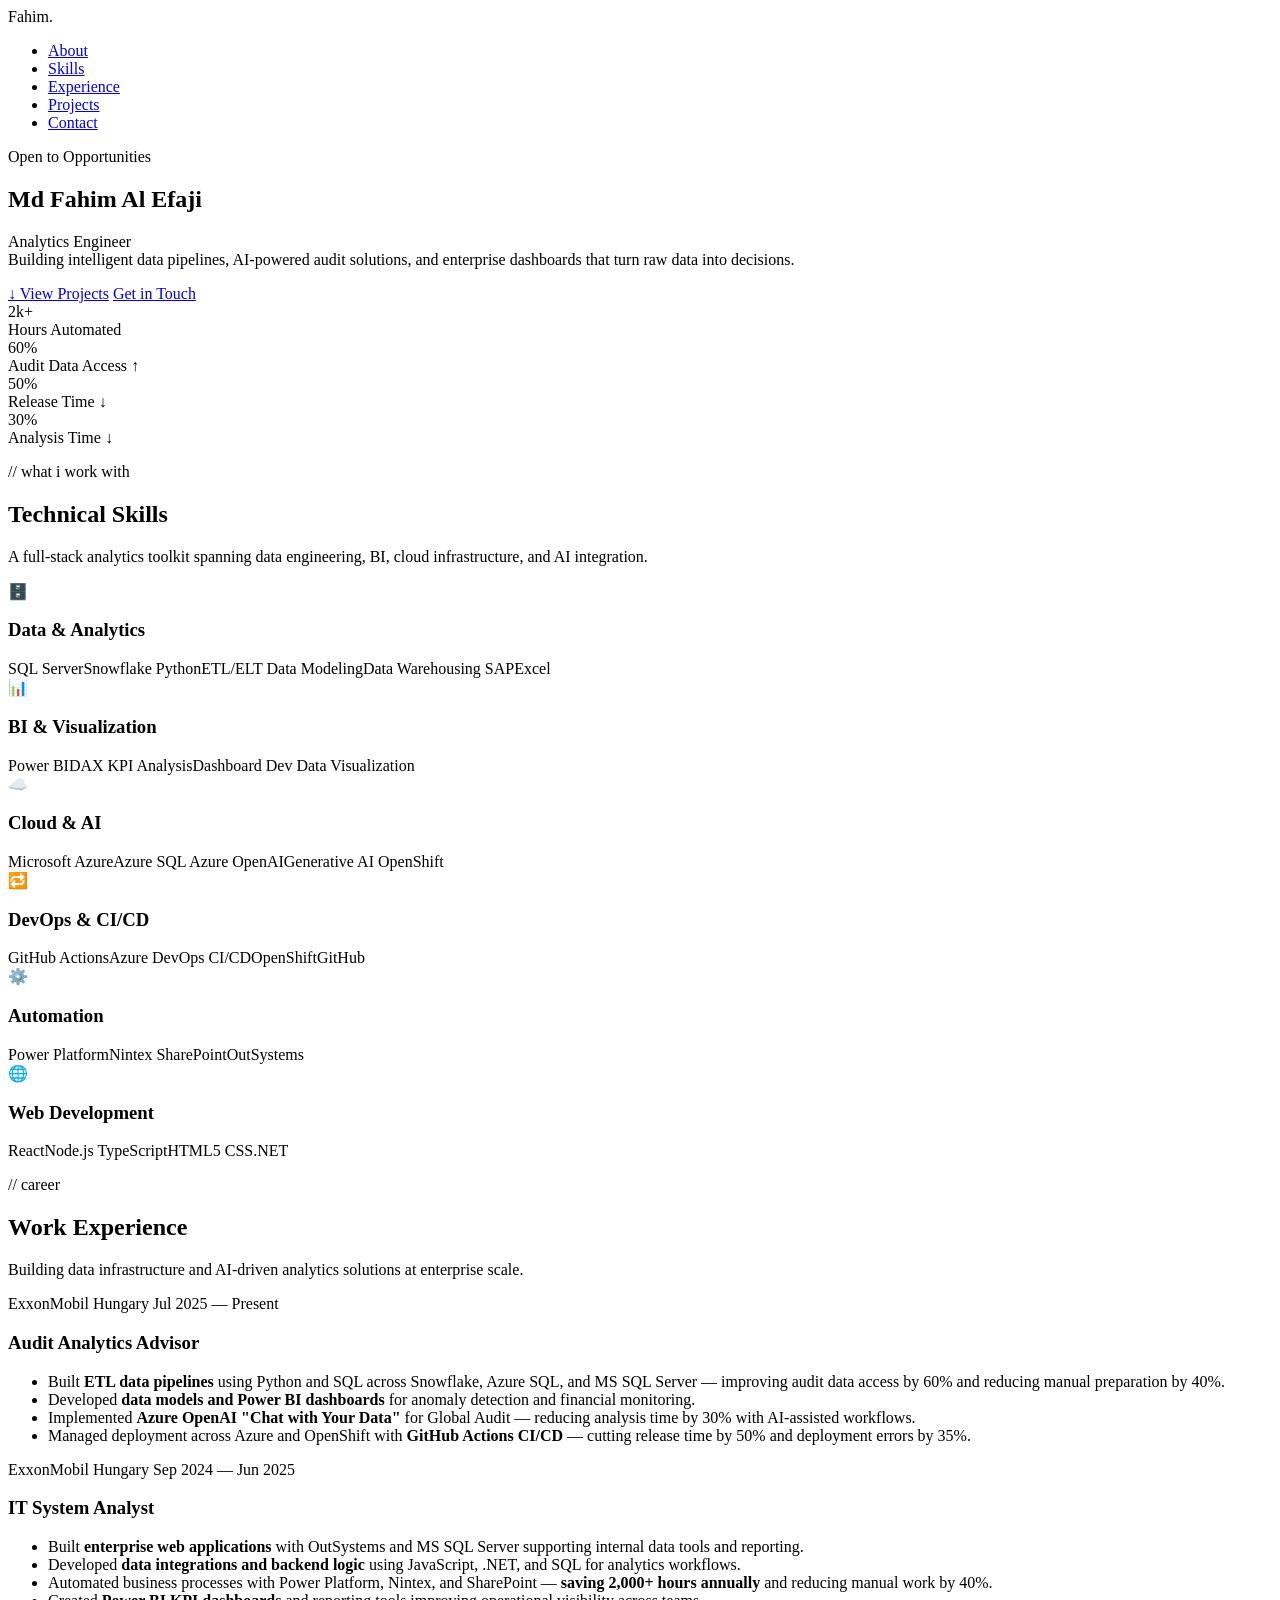
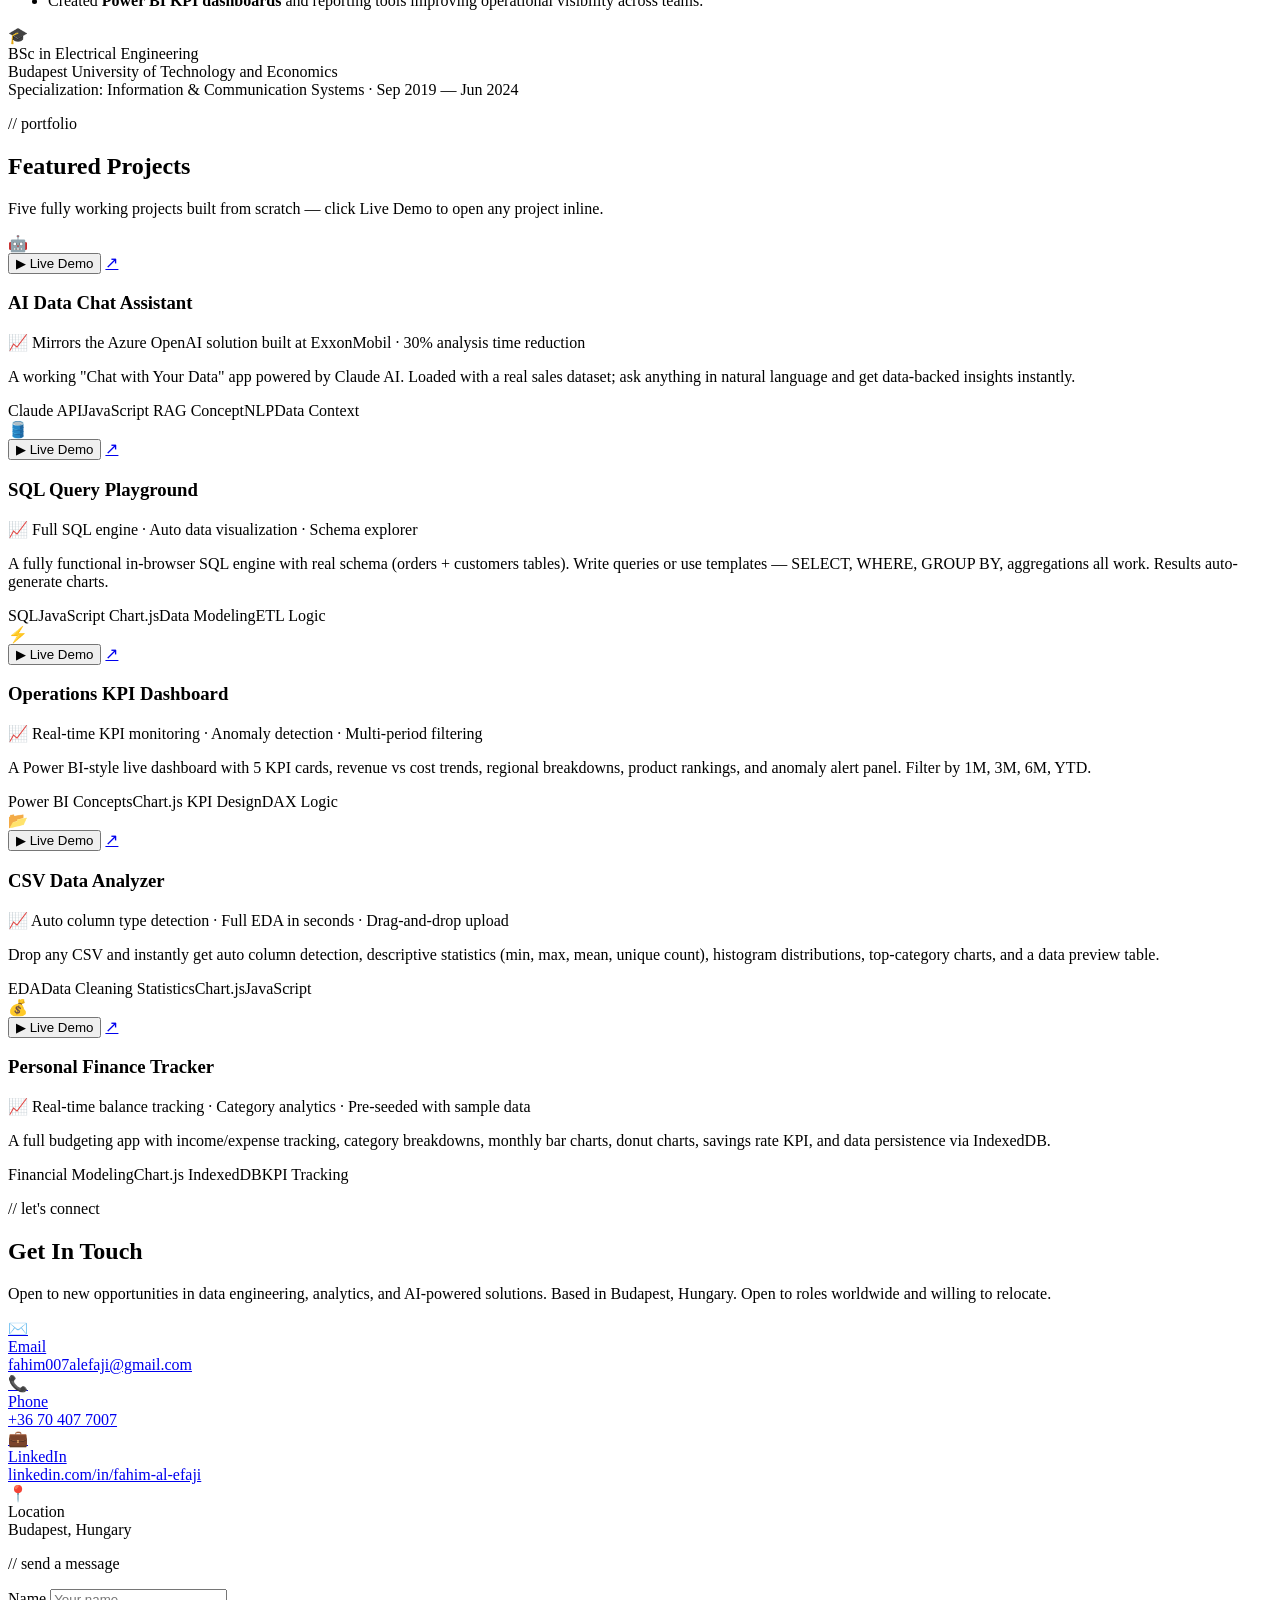
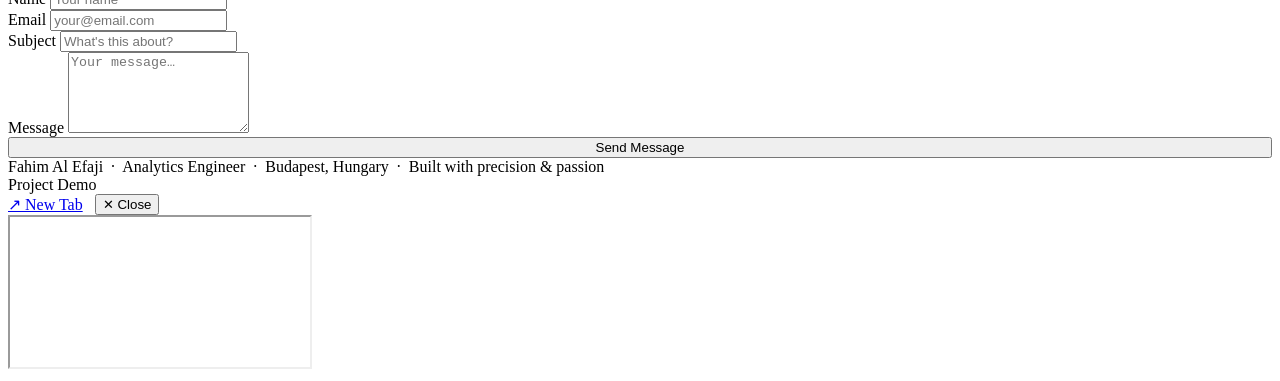
==== index.html @ 3bafa687 "Add files via upload" ====
<!DOCTYPE html>
<html lang="en">
<head>
  <meta charset="UTF-8" />
  <meta name="viewport" content="width=device-width, initial-scale=1.0" />
  <title>Fahim Al Efaji — Analytics Engineer</title>
  <meta name="description" content="Analytics Engineer at ExxonMobil Hungary — building intelligent data pipelines, AI-powered audit solutions, and enterprise dashboards." />
  <meta property="og:title" content="Fahim Al Efaji — Analytics Engineer" />
  <meta property="og:description" content="Building intelligent data pipelines and AI-powered solutions." />
  <link rel="stylesheet" href="css/style.css" />
</head>
<body>

<!-- ╔══════════════════════════════════════════╗ -->
<!-- ║               NAVBAR                    ║ -->
<!-- ╚══════════════════════════════════════════╝ -->
<nav id="navbar">
  <span class="nav-logo">Fahim.</span>
  <ul class="nav-links">
    <li><a href="#about">About</a></li>
    <li><a href="#skills">Skills</a></li>
    <li><a href="#experience">Experience</a></li>
    <li><a href="#projects">Projects</a></li>
    <li><a href="#contact">Contact</a></li>
  </ul>
</nav>

<!-- ╔══════════════════════════════════════════╗ -->
<!-- ║                HERO                     ║ -->
<!-- ╚══════════════════════════════════════════╝ -->
<section id="about">
  <div class="hero-bg"></div>
  <div class="hero-grid"></div>
  <div class="container hero-content">
    <div class="hero-badge"><span class="badge-dot"></span>Open to Opportunities</div>
    <h1 class="hero-title">
      <span class="line">Md Fahim</span>
      <span class="line highlight">Al Efaji</span>
    </h1>
    <p class="hero-sub">
      <span id="typed-role">Analytics Engineer</span><br>
      Building intelligent data pipelines, AI-powered audit solutions, and enterprise dashboards that turn raw data into decisions.
    </p>
    <div class="hero-ctas">
      <a href="#projects" class="btn btn-primary">↓ View Projects</a>
      <a href="#contact" class="btn btn-outline">Get in Touch</a>
    </div>
    <div class="hero-stats">
      <div class="stat"><div class="stat-num">2k+</div><div class="stat-label">Hours Automated</div></div>
      <div class="stat"><div class="stat-num">60%</div><div class="stat-label">Audit Data Access ↑</div></div>
      <div class="stat"><div class="stat-num">50%</div><div class="stat-label">Release Time ↓</div></div>
      <div class="stat"><div class="stat-num">30%</div><div class="stat-label">Analysis Time ↓</div></div>
    </div>
  </div>
</section>

<!-- ╔══════════════════════════════════════════╗ -->
<!-- ║               SKILLS                    ║ -->
<!-- ╚══════════════════════════════════════════╝ -->
<section id="skills">
  <div class="container">
    <div class="section-header fade-up">
      <p class="section-tag">// what i work with</p>
      <h2>Technical Skills</h2>
      <p>A full-stack analytics toolkit spanning data engineering, BI, cloud infrastructure, and AI integration.</p>
    </div>
    <div class="skills-grid">
      <div class="skill-card fade-up">
        <div class="skill-icon">🗄️</div>
        <h3>Data &amp; Analytics</h3>
        <div class="skill-tags">
          <span class="tag">SQL Server</span><span class="tag">Snowflake</span>
          <span class="tag">Python</span><span class="tag">ETL/ELT</span>
          <span class="tag">Data Modeling</span><span class="tag">Data Warehousing</span>
          <span class="tag">SAP</span><span class="tag">Excel</span>
        </div>
      </div>
      <div class="skill-card fade-up">
        <div class="skill-icon">📊</div>
        <h3>BI &amp; Visualization</h3>
        <div class="skill-tags">
          <span class="tag warn">Power BI</span><span class="tag warn">DAX</span>
          <span class="tag warn">KPI Analysis</span><span class="tag warn">Dashboard Dev</span>
          <span class="tag warn">Data Visualization</span>
        </div>
      </div>
      <div class="skill-card fade-up">
        <div class="skill-icon">☁️</div>
        <h3>Cloud &amp; AI</h3>
        <div class="skill-tags">
          <span class="tag purple">Microsoft Azure</span><span class="tag purple">Azure SQL</span>
          <span class="tag purple">Azure OpenAI</span><span class="tag purple">Generative AI</span>
          <span class="tag purple">OpenShift</span>
        </div>
      </div>
      <div class="skill-card fade-up">
        <div class="skill-icon">🔁</div>
        <h3>DevOps &amp; CI/CD</h3>
        <div class="skill-tags">
          <span class="tag">GitHub Actions</span><span class="tag">Azure DevOps</span>
          <span class="tag">CI/CD</span><span class="tag">OpenShift</span><span class="tag">GitHub</span>
        </div>
      </div>
      <div class="skill-card fade-up">
        <div class="skill-icon">⚙️</div>
        <h3>Automation</h3>
        <div class="skill-tags">
          <span class="tag warn">Power Platform</span><span class="tag warn">Nintex</span>
          <span class="tag warn">SharePoint</span><span class="tag warn">OutSystems</span>
        </div>
      </div>
      <div class="skill-card fade-up">
        <div class="skill-icon">🌐</div>
        <h3>Web Development</h3>
        <div class="skill-tags">
          <span class="tag purple">React</span><span class="tag purple">Node.js</span>
          <span class="tag purple">TypeScript</span><span class="tag purple">HTML5</span>
          <span class="tag purple">CSS</span><span class="tag purple">.NET</span>
        </div>
      </div>
    </div>
  </div>
</section>

<!-- ╔══════════════════════════════════════════╗ -->
<!-- ║             EXPERIENCE                  ║ -->
<!-- ╚══════════════════════════════════════════╝ -->
<section id="experience">
  <div class="container">
    <div class="section-header fade-up">
      <p class="section-tag">// career</p>
      <h2>Work Experience</h2>
      <p>Building data infrastructure and AI-driven analytics solutions at enterprise scale.</p>
    </div>

    <div class="timeline">
      <div class="timeline-item fade-up">
        <div class="timeline-dot"></div>
        <div class="timeline-meta">
          <span class="timeline-company">ExxonMobil Hungary</span>
          <span class="timeline-date">Jul 2025 — Present</span>
        </div>
        <h3>Audit Analytics Advisor</h3>
        <ul class="timeline-list">
          <li>Built <strong>ETL data pipelines</strong> using Python and SQL across Snowflake, Azure SQL, and MS SQL Server — improving audit data access by 60% and reducing manual preparation by 40%.</li>
          <li>Developed <strong>data models and Power BI dashboards</strong> for anomaly detection and financial monitoring.</li>
          <li>Implemented <strong>Azure OpenAI "Chat with Your Data"</strong> for Global Audit — reducing analysis time by 30% with AI-assisted workflows.</li>
          <li>Managed deployment across Azure and OpenShift with <strong>GitHub Actions CI/CD</strong> — cutting release time by 50% and deployment errors by 35%.</li>
        </ul>
      </div>

      <div class="timeline-item fade-up">
        <div class="timeline-dot"></div>
        <div class="timeline-meta">
          <span class="timeline-company">ExxonMobil Hungary</span>
          <span class="timeline-date">Sep 2024 — Jun 2025</span>
        </div>
        <h3>IT System Analyst</h3>
        <ul class="timeline-list">
          <li>Built <strong>enterprise web applications</strong> with OutSystems and MS SQL Server supporting internal data tools and reporting.</li>
          <li>Developed <strong>data integrations and backend logic</strong> using JavaScript, .NET, and SQL for analytics workflows.</li>
          <li>Automated business processes with Power Platform, Nintex, and SharePoint — <strong>saving 2,000+ hours annually</strong> and reducing manual work by 40%.</li>
          <li>Created <strong>Power BI KPI dashboards</strong> and reporting tools improving operational visibility across teams.</li>
        </ul>
      </div>
    </div>

    <div class="edu-card fade-up">
      <div class="edu-icon">🎓</div>
      <div class="edu-body">
        <div class="deg">BSc in Electrical Engineering</div>
        <div class="uni">Budapest University of Technology and Economics</div>
        <div class="period">Specialization: Information &amp; Communication Systems · Sep 2019 — Jun 2024</div>
      </div>
    </div>
  </div>
</section>

<!-- ╔══════════════════════════════════════════╗ -->
<!-- ║              PROJECTS                   ║ -->
<!-- ╚══════════════════════════════════════════╝ -->
<section id="projects">
  <div class="container">
    <div class="section-header fade-up">
      <p class="section-tag">// portfolio</p>
      <h2>Featured Projects</h2>
      <p>Five fully working projects built from scratch — click Live Demo to open any project inline.</p>
    </div>
    <div class="projects-grid">

      <!-- Project 1: AI Data Chat -->
      <div class="project-card fade-up">
        <div class="project-header">
          <span class="project-icon">🤖</span>
          <div class="project-links">
            <button class="project-link primary" onclick="openDemo('projects/ai-assistant.html', 'AI Data Chat Assistant')">▶ Live Demo</button>
            <a class="project-link" href="projects/ai-assistant.html" target="_blank">↗</a>
          </div>
        </div>
        <div class="project-body">
          <h3>AI Data Chat Assistant</h3>
          <div class="project-metric">📈 Mirrors the Azure OpenAI solution built at ExxonMobil · 30% analysis time reduction</div>
          <p>A working "Chat with Your Data" app powered by Claude AI. Loaded with a real sales dataset; ask anything in natural language and get data-backed insights instantly.</p>
          <div class="project-tags">
            <span class="tag">Claude API</span><span class="tag">JavaScript</span>
            <span class="tag">RAG Concept</span><span class="tag">NLP</span><span class="tag">Data Context</span>
          </div>
        </div>
      </div>

      <!-- Project 2: SQL Playground -->
      <div class="project-card fade-up">
        <div class="project-header">
          <span class="project-icon">🛢️</span>
          <div class="project-links">
            <button class="project-link primary" onclick="openDemo('projects/sql-playground.html', 'SQL Query Playground')">▶ Live Demo</button>
            <a class="project-link" href="projects/sql-playground.html" target="_blank">↗</a>
          </div>
        </div>
        <div class="project-body">
          <h3>SQL Query Playground</h3>
          <div class="project-metric">📈 Full SQL engine · Auto data visualization · Schema explorer</div>
          <p>A fully functional in-browser SQL engine with real schema (orders + customers tables). Write queries or use templates — SELECT, WHERE, GROUP BY, aggregations all work. Results auto-generate charts.</p>
          <div class="project-tags">
            <span class="tag">SQL</span><span class="tag">JavaScript</span>
            <span class="tag">Chart.js</span><span class="tag">Data Modeling</span><span class="tag">ETL Logic</span>
          </div>
        </div>
      </div>

      <!-- Project 3: KPI Dashboard -->
      <div class="project-card fade-up">
        <div class="project-header">
          <span class="project-icon">⚡</span>
          <div class="project-links">
            <button class="project-link primary" onclick="openDemo('projects/kpi-dashboard.html', 'Operations KPI Dashboard')">▶ Live Demo</button>
            <a class="project-link" href="projects/kpi-dashboard.html" target="_blank">↗</a>
          </div>
        </div>
        <div class="project-body">
          <h3>Operations KPI Dashboard</h3>
          <div class="project-metric">📈 Real-time KPI monitoring · Anomaly detection · Multi-period filtering</div>
          <p>A Power BI-style live dashboard with 5 KPI cards, revenue vs cost trends, regional breakdowns, product rankings, and anomaly alert panel. Filter by 1M, 3M, 6M, YTD.</p>
          <div class="project-tags">
            <span class="tag warn">Power BI Concepts</span><span class="tag warn">Chart.js</span>
            <span class="tag warn">KPI Design</span><span class="tag warn">DAX Logic</span>
          </div>
        </div>
      </div>

      <!-- Project 4: CSV Analyzer -->
      <div class="project-card fade-up">
        <div class="project-header">
          <span class="project-icon">📂</span>
          <div class="project-links">
            <button class="project-link primary" onclick="openDemo('projects/csv-analyzer.html', 'CSV Data Analyzer')">▶ Live Demo</button>
            <a class="project-link" href="projects/csv-analyzer.html" target="_blank">↗</a>
          </div>
        </div>
        <div class="project-body">
          <h3>CSV Data Analyzer</h3>
          <div class="project-metric">📈 Auto column type detection · Full EDA in seconds · Drag-and-drop upload</div>
          <p>Drop any CSV and instantly get auto column detection, descriptive statistics (min, max, mean, unique count), histogram distributions, top-category charts, and a data preview table.</p>
          <div class="project-tags">
            <span class="tag">EDA</span><span class="tag">Data Cleaning</span>
            <span class="tag">Statistics</span><span class="tag">Chart.js</span><span class="tag">JavaScript</span>
          </div>
        </div>
      </div>

      <!-- Project 5: Finance Tracker -->
      <div class="project-card fade-up">
        <div class="project-header">
          <span class="project-icon">💰</span>
          <div class="project-links">
            <button class="project-link primary" onclick="openDemo('projects/finance-tracker.html', 'Personal Finance Tracker')">▶ Live Demo</button>
            <a class="project-link" href="projects/finance-tracker.html" target="_blank">↗</a>
          </div>
        </div>
        <div class="project-body">
          <h3>Personal Finance Tracker</h3>
          <div class="project-metric">📈 Real-time balance tracking · Category analytics · Pre-seeded with sample data</div>
          <p>A full budgeting app with income/expense tracking, category breakdowns, monthly bar charts, donut charts, savings rate KPI, and data persistence via IndexedDB.</p>
          <div class="project-tags">
            <span class="tag purple">Financial Modeling</span><span class="tag purple">Chart.js</span>
            <span class="tag purple">IndexedDB</span><span class="tag purple">KPI Tracking</span>
          </div>
        </div>
      </div>

    </div>
  </div>
</section>

<!-- ╔══════════════════════════════════════════╗ -->
<!-- ║               CONTACT                  ║ -->
<!-- ╚══════════════════════════════════════════╝ -->
<section id="contact">
  <div class="container">
    <div class="contact-grid">
      <div class="contact-info fade-up">
        <p class="section-tag">// let's connect</p>
        <h2>Get In Touch</h2>
        <p>Open to new opportunities in data engineering, analytics, and AI-powered solutions. Based in Budapest, Hungary. Open to roles worldwide and willing to relocate.</p>
        <div class="contact-links">
          <a class="contact-link" href="mailto:fahim007alefaji@gmail.com">
            <span class="contact-link-icon">✉️</span>
            <div class="contact-link-body">
              <div class="contact-link-label">Email</div>
              <div class="contact-link-value">fahim007alefaji@gmail.com</div>
            </div>
          </a>
          <a class="contact-link" href="tel:+36704077007">
            <span class="contact-link-icon">📞</span>
            <div class="contact-link-body">
              <div class="contact-link-label">Phone</div>
              <div class="contact-link-value">+36 70 407 7007</div>
            </div>
          </a>
          <a class="contact-link" href="https://www.linkedin.com/in/fahim-al-efaji" target="_blank" rel="noopener">
            <span class="contact-link-icon">💼</span>
            <div class="contact-link-body">
              <div class="contact-link-label">LinkedIn</div>
              <div class="contact-link-value">linkedin.com/in/fahim-al-efaji</div>
            </div>
          </a>
          <div class="contact-link" style="cursor:default">
            <span class="contact-link-icon">📍</span>
            <div class="contact-link-body">
              <div class="contact-link-label">Location</div>
              <div class="contact-link-value">Budapest, Hungary</div>
            </div>
          </div>
        </div>
      </div>

      <div class="fade-up">
        <p class="section-tag" style="margin-bottom:1rem">// send a message</p>
        <!-- Messages saved to IndexedDB locally; replace AZURE_FUNCTION_URL in main.js for live email -->
        <form id="contact-form" class="contact-form" autocomplete="off">
          <div class="form-group">
            <label for="name">Name</label>
            <input type="text" id="name" name="name" placeholder="Your name" required />
          </div>
          <div class="form-group">
            <label for="email">Email</label>
            <input type="email" id="email" name="email" placeholder="your@email.com" required />
          </div>
          <div class="form-group">
            <label for="subject">Subject</label>
            <input type="text" id="subject" name="subject" placeholder="What's this about?" required />
          </div>
          <div class="form-group">
            <label for="message">Message</label>
            <textarea id="message" name="message" rows="5" placeholder="Your message…" required></textarea>
          </div>
          <button type="submit" class="btn btn-primary" style="width:100%;justify-content:center">Send Message</button>
          <div id="form-status" class="form-status"></div>
        </form>
      </div>
    </div>
  </div>
</section>

<!-- ╔══════════════════════════════════════════╗ -->
<!-- ║               FOOTER                   ║ -->
<!-- ╚══════════════════════════════════════════╝ -->
<footer>
  <div class="container">
    Fahim Al Efaji &nbsp;·&nbsp; Analytics Engineer &nbsp;·&nbsp; Budapest, Hungary &nbsp;·&nbsp; Built with precision &amp; passion
  </div>
</footer>

<!-- ── Project Demo Modal ── -->
<div id="demo-modal">
  <div class="modal-box">
    <div class="modal-header">
      <span class="modal-title" id="modal-title">Project Demo</span>
      <div style="display:flex;gap:.75rem;align-items:center">
        <a id="modal-newtab" href="#" target="_blank" rel="noopener" class="project-link" style="display:inline-block">↗ New Tab</a>
        <button class="modal-close" id="modal-close">✕ Close</button>
      </div>
    </div>
    <iframe id="demo-frame" title="Project Demo" allowfullscreen></iframe>
  </div>
</div>

<script src="js/main.js"></script>
</body>
</html>
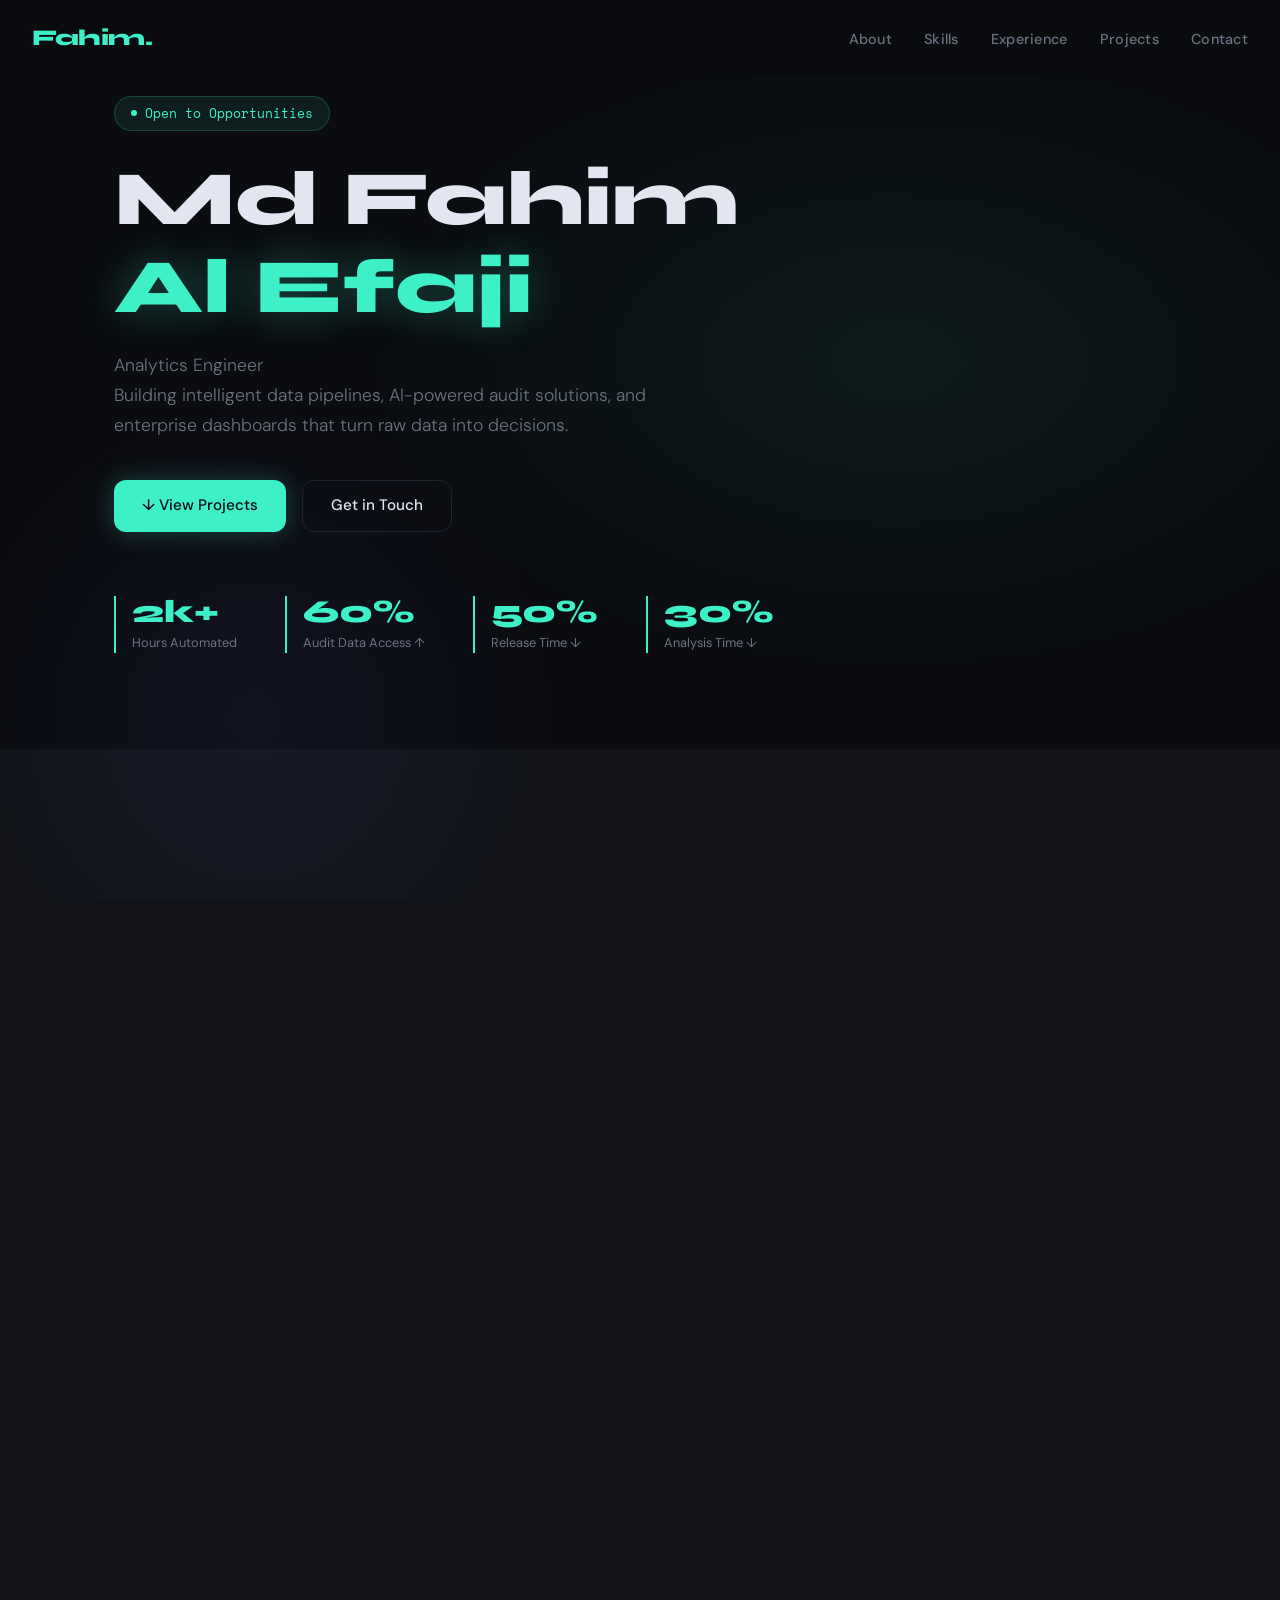
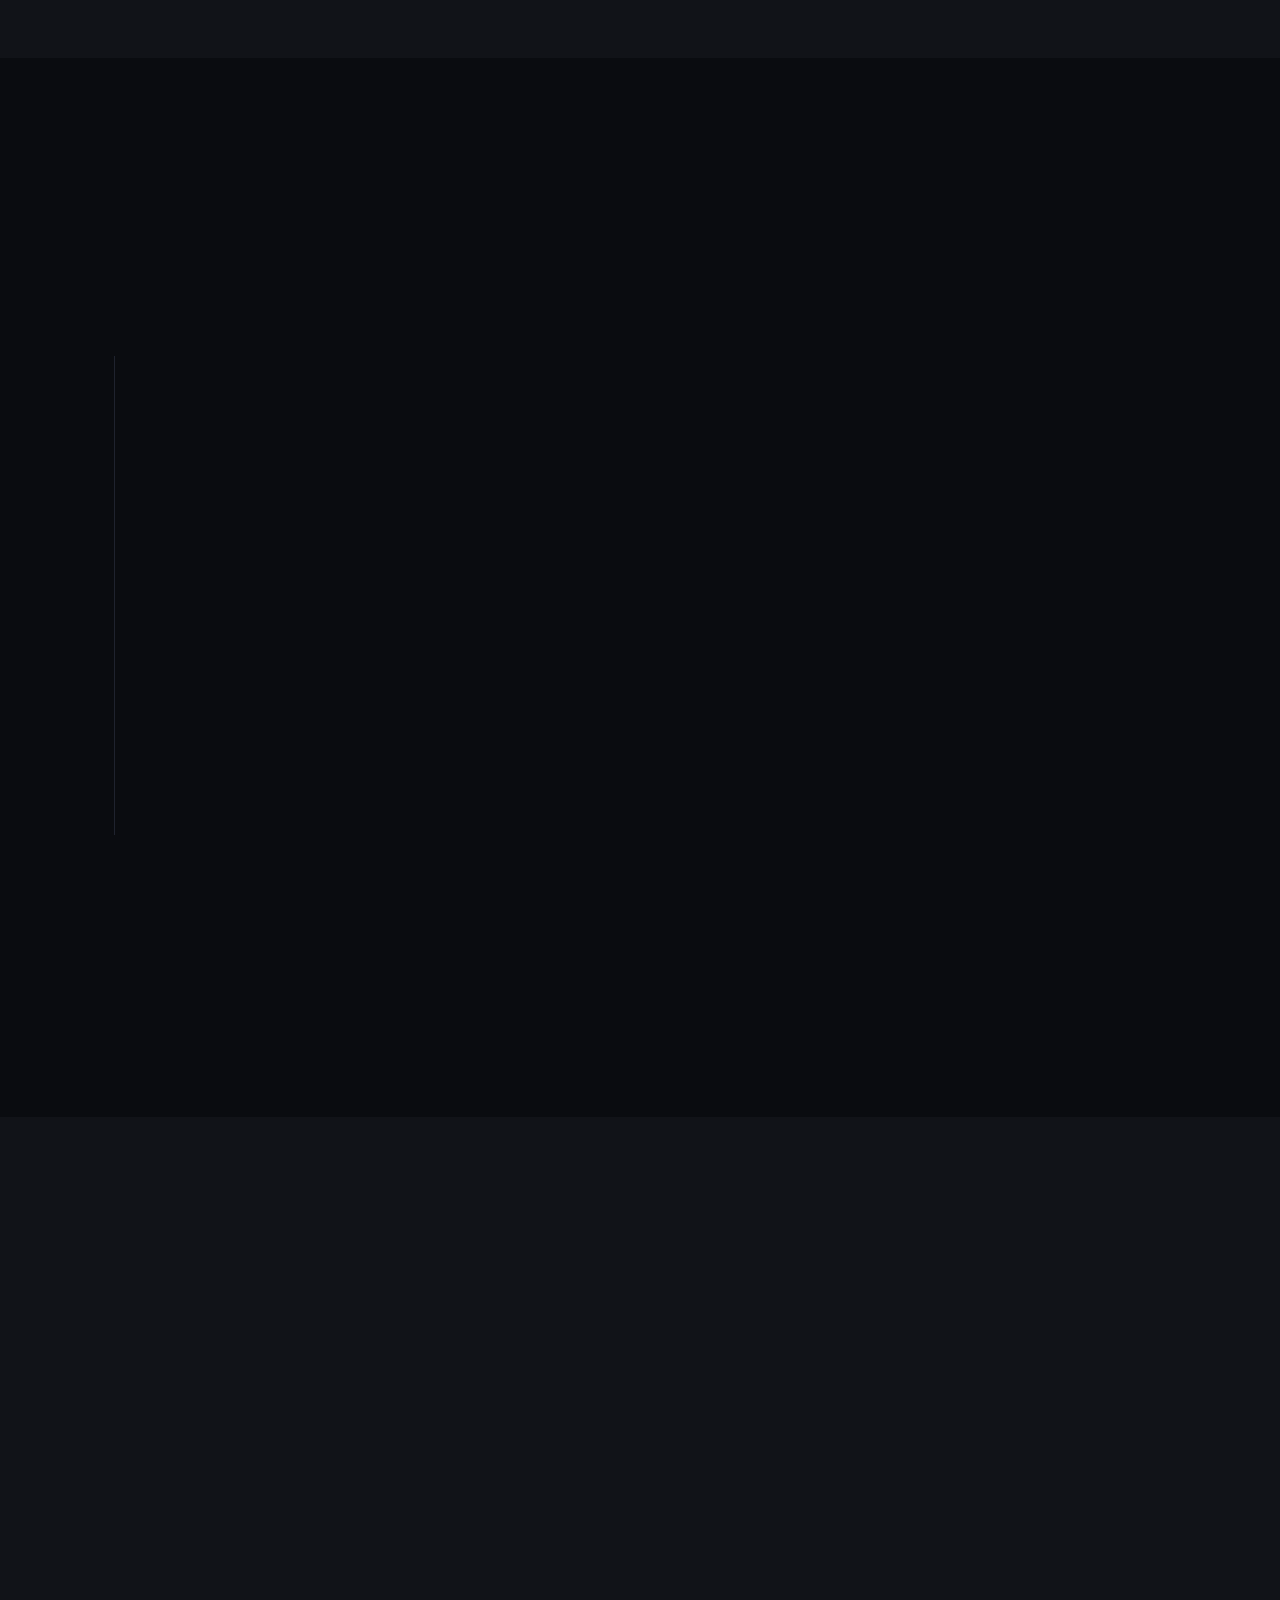
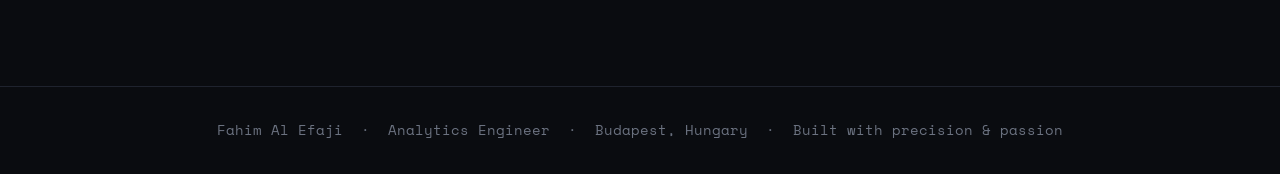
==== commit a45f637f: "Updated projects" ====
--- a/index.html
+++ b/index.html
@@ -184,106 +184,126 @@
     <div class="section-header fade-up">
       <p class="section-tag">// portfolio</p>
       <h2>Featured Projects</h2>
-      <p>Five fully working projects built from scratch — click Live Demo to open any project inline.</p>
+      <p>Six fully working projects — each one maps directly to real work done at ExxonMobil. Click Live Demo to open any project.</p>
     </div>
     <div class="projects-grid">
 
-      <!-- Project 1: AI Data Chat -->
+      <!-- Project 1: ETL Pipeline Monitor -->
+      <div class="project-card fade-up">
+        <div class="project-header">
+          <span class="project-icon">⚙️</span>
+          <div class="project-links">
+            <button class="project-link primary" onclick="openDemo('projects/project1-etl-pipeline.html', 'ETL Pipeline Monitor')">▶ Live Demo</button>
+            <a class="project-link" href="projects/project1-etl-pipeline.html" target="_blank">↗</a>
+          </div>
+        </div>
+        <div class="project-body">
+          <h3>ETL Pipeline Monitor</h3>
+          <div class="project-metric">📈 Live pipeline stages · Run log · 24h row charts · Terminal output</div>
+          <p>A real-time ETL monitoring dashboard showing pipeline stages, row counts, run history, error tracking, and live log output — mirrors the Python+SQL+Snowflake pipelines built at ExxonMobil.</p>
+          <div class="project-tags">
+            <span class="tag">Python</span><span class="tag">SQL Server</span>
+            <span class="tag">Snowflake</span><span class="tag">Azure</span><span class="tag">ETL/ELT</span>
+          </div>
+        </div>
+      </div>
+
+      <!-- Project 2: Financial Anomaly Detection -->
+      <div class="project-card fade-up">
+        <div class="project-header">
+          <span class="project-icon">🔍</span>
+          <div class="project-links">
+            <button class="project-link primary" onclick="openDemo('projects/project2-anomaly-dashboard.html', 'Financial Anomaly Detection Dashboard')">▶ Live Demo</button>
+            <a class="project-link" href="projects/project2-anomaly-dashboard.html" target="_blank">↗</a>
+          </div>
+        </div>
+        <div class="project-body">
+          <h3>Financial Anomaly Detection Dashboard</h3>
+          <div class="project-metric">📈 Z-score detection · DAX measures · Power BI-style KPIs · 23 anomalies flagged</div>
+          <p>Power BI-style dashboard with Z-score anomaly detection, flagged transaction table, DAX measure code, and Python detection logic — direct replica of ExxonMobil Global Audit work.</p>
+          <div class="project-tags">
+            <span class="tag warn">Power BI</span><span class="tag warn">DAX</span>
+            <span class="tag warn">Python</span><span class="tag warn">Z-Score</span><span class="tag warn">Audit Analytics</span>
+          </div>
+        </div>
+      </div>
+
+      <!-- Project 3: SQL Data Modeling -->
+      <div class="project-card fade-up">
+        <div class="project-header">
+          <span class="project-icon">🗃️</span>
+          <div class="project-links">
+            <button class="project-link primary" onclick="openDemo('projects/project3-sql-modeling.html', 'SQL Data Modeling Showcase')">▶ Live Demo</button>
+            <a class="project-link" href="projects/project3-sql-modeling.html" target="_blank">↗</a>
+          </div>
+        </div>
+        <div class="project-body">
+          <h3>SQL Data Modeling Showcase</h3>
+          <div class="project-metric">📈 Star schema · Window functions · Recursive CTEs · Index strategy · Query performance</div>
+          <p>Interactive SQL showcase with a full Snowflake star schema, 5 advanced query patterns (window functions, CTEs, dynamic PIVOT, anomaly detection in SQL), and index performance comparison.</p>
+          <div class="project-tags">
+            <span class="tag">SQL Server</span><span class="tag">Snowflake</span>
+            <span class="tag">Star Schema</span><span class="tag">CTEs</span><span class="tag">Data Modeling</span>
+          </div>
+        </div>
+      </div>
+
+      <!-- Project 4: Python Data Pipeline -->
+      <div class="project-card fade-up">
+        <div class="project-header">
+          <span class="project-icon">🐍</span>
+          <div class="project-links">
+            <button class="project-link primary" onclick="openDemo('projects/project4-python-pipeline.html', 'Python Data Pipeline — Live Output')">▶ Live Demo</button>
+            <a class="project-link" href="projects/project4-python-pipeline.html" target="_blank">↗</a>
+          </div>
+        </div>
+        <div class="project-body">
+          <h3>Python Data Pipeline — Live Output</h3>
+          <div class="project-metric">📈 Step-by-step execution · df.info() · df.head() · Live charts · Real Python code</div>
+          <p>Full Python ETL pipeline with actual pandas/scipy code, step-by-step execution animation, live terminal output, DataFrame inspection, and automatic chart generation from transformed data.</p>
+          <div class="project-tags">
+            <span class="tag">Python</span><span class="tag">pandas</span>
+            <span class="tag">scipy</span><span class="tag">ETL</span><span class="tag">Data Cleaning</span>
+          </div>
+        </div>
+      </div>
+
+      <!-- Project 5: CI/CD Pipeline Visualizer -->
+      <div class="project-card fade-up">
+        <div class="project-header">
+          <span class="project-icon">🚀</span>
+          <div class="project-links">
+            <button class="project-link primary" onclick="openDemo('projects/project5-cicd-pipeline.html', 'CI/CD Pipeline Visualizer')">▶ Live Demo</button>
+            <a class="project-link" href="projects/project5-cicd-pipeline.html" target="_blank">↗</a>
+          </div>
+        </div>
+        <div class="project-body">
+          <h3>CI/CD Pipeline Visualizer</h3>
+          <div class="project-metric">📈 Animated GitHub Actions · Stage-by-stage execution · Simulate success & failure</div>
+          <p>Interactive animated CI/CD pipeline showing GitHub Actions stages from checkout → lint → test → build → push → deploy. Simulate success or failure with live log streaming and job runner breakdown.</p>
+          <div class="project-tags">
+            <span class="tag purple">GitHub Actions</span><span class="tag purple">Azure DevOps</span>
+            <span class="tag purple">OpenShift</span><span class="tag purple">CI/CD</span><span class="tag purple">DevOps</span>
+          </div>
+        </div>
+      </div>
+
+      <!-- Project 6: AI Chat with Data -->
       <div class="project-card fade-up">
         <div class="project-header">
           <span class="project-icon">🤖</span>
           <div class="project-links">
-            <button class="project-link primary" onclick="openDemo('projects/ai-assistant.html', 'AI Data Chat Assistant')">▶ Live Demo</button>
-            <a class="project-link" href="projects/ai-assistant.html" target="_blank">↗</a>
-          </div>
-        </div>
-        <div class="project-body">
-          <h3>AI Data Chat Assistant</h3>
-          <div class="project-metric">📈 Mirrors the Azure OpenAI solution built at ExxonMobil · 30% analysis time reduction</div>
-          <p>A working "Chat with Your Data" app powered by Claude AI. Loaded with a real sales dataset; ask anything in natural language and get data-backed insights instantly.</p>
-          <div class="project-tags">
-            <span class="tag">Claude API</span><span class="tag">JavaScript</span>
-            <span class="tag">RAG Concept</span><span class="tag">NLP</span><span class="tag">Data Context</span>
-          </div>
-        </div>
-      </div>
-
-      <!-- Project 2: SQL Playground -->
-      <div class="project-card fade-up">
-        <div class="project-header">
-          <span class="project-icon">🛢️</span>
-          <div class="project-links">
-            <button class="project-link primary" onclick="openDemo('projects/sql-playground.html', 'SQL Query Playground')">▶ Live Demo</button>
-            <a class="project-link" href="projects/sql-playground.html" target="_blank">↗</a>
-          </div>
-        </div>
-        <div class="project-body">
-          <h3>SQL Query Playground</h3>
-          <div class="project-metric">📈 Full SQL engine · Auto data visualization · Schema explorer</div>
-          <p>A fully functional in-browser SQL engine with real schema (orders + customers tables). Write queries or use templates — SELECT, WHERE, GROUP BY, aggregations all work. Results auto-generate charts.</p>
-          <div class="project-tags">
-            <span class="tag">SQL</span><span class="tag">JavaScript</span>
-            <span class="tag">Chart.js</span><span class="tag">Data Modeling</span><span class="tag">ETL Logic</span>
-          </div>
-        </div>
-      </div>
-
-      <!-- Project 3: KPI Dashboard -->
-      <div class="project-card fade-up">
-        <div class="project-header">
-          <span class="project-icon">⚡</span>
-          <div class="project-links">
-            <button class="project-link primary" onclick="openDemo('projects/kpi-dashboard.html', 'Operations KPI Dashboard')">▶ Live Demo</button>
-            <a class="project-link" href="projects/kpi-dashboard.html" target="_blank">↗</a>
-          </div>
-        </div>
-        <div class="project-body">
-          <h3>Operations KPI Dashboard</h3>
-          <div class="project-metric">📈 Real-time KPI monitoring · Anomaly detection · Multi-period filtering</div>
-          <p>A Power BI-style live dashboard with 5 KPI cards, revenue vs cost trends, regional breakdowns, product rankings, and anomaly alert panel. Filter by 1M, 3M, 6M, YTD.</p>
-          <div class="project-tags">
-            <span class="tag warn">Power BI Concepts</span><span class="tag warn">Chart.js</span>
-            <span class="tag warn">KPI Design</span><span class="tag warn">DAX Logic</span>
-          </div>
-        </div>
-      </div>
-
-      <!-- Project 4: CSV Analyzer -->
-      <div class="project-card fade-up">
-        <div class="project-header">
-          <span class="project-icon">📂</span>
-          <div class="project-links">
-            <button class="project-link primary" onclick="openDemo('projects/csv-analyzer.html', 'CSV Data Analyzer')">▶ Live Demo</button>
-            <a class="project-link" href="projects/csv-analyzer.html" target="_blank">↗</a>
-          </div>
-        </div>
-        <div class="project-body">
-          <h3>CSV Data Analyzer</h3>
-          <div class="project-metric">📈 Auto column type detection · Full EDA in seconds · Drag-and-drop upload</div>
-          <p>Drop any CSV and instantly get auto column detection, descriptive statistics (min, max, mean, unique count), histogram distributions, top-category charts, and a data preview table.</p>
-          <div class="project-tags">
-            <span class="tag">EDA</span><span class="tag">Data Cleaning</span>
-            <span class="tag">Statistics</span><span class="tag">Chart.js</span><span class="tag">JavaScript</span>
-          </div>
-        </div>
-      </div>
-
-      <!-- Project 5: Finance Tracker -->
-      <div class="project-card fade-up">
-        <div class="project-header">
-          <span class="project-icon">💰</span>
-          <div class="project-links">
-            <button class="project-link primary" onclick="openDemo('projects/finance-tracker.html', 'Personal Finance Tracker')">▶ Live Demo</button>
-            <a class="project-link" href="projects/finance-tracker.html" target="_blank">↗</a>
-          </div>
-        </div>
-        <div class="project-body">
-          <h3>Personal Finance Tracker</h3>
-          <div class="project-metric">📈 Real-time balance tracking · Category analytics · Pre-seeded with sample data</div>
-          <p>A full budgeting app with income/expense tracking, category breakdowns, monthly bar charts, donut charts, savings rate KPI, and data persistence via IndexedDB.</p>
-          <div class="project-tags">
-            <span class="tag purple">Financial Modeling</span><span class="tag purple">Chart.js</span>
-            <span class="tag purple">IndexedDB</span><span class="tag purple">KPI Tracking</span>
+            <button class="project-link primary" onclick="openDemo('projects/project6-ai-chat.html', 'Chat with Your Data — AI Assistant')">▶ Live Demo</button>
+            <a class="project-link" href="projects/project6-ai-chat.html" target="_blank">↗</a>
+          </div>
+        </div>
+        <div class="project-body">
+          <h3>Chat with Your Data — AI Assistant</h3>
+          <div class="project-metric">📈 Exact ExxonMobil Azure OpenAI implementation · NL → SQL → Chart · 30% faster analysis</div>
+          <p>Natural language to SQL to chart pipeline powered by Claude AI — the exact system built at ExxonMobil for Global Audit using Azure OpenAI, reducing analysis time by 30% and improving audit coverage to 94.7%.</p>
+          <div class="project-tags">
+            <span class="tag">Claude API</span><span class="tag">Azure OpenAI</span>
+            <span class="tag">RAG</span><span class="tag">NLP</span><span class="tag">Financial Audit</span>
           </div>
         </div>
       </div>
@@ -303,11 +323,11 @@
         <h2>Get In Touch</h2>
         <p>Open to new opportunities in data engineering, analytics, and AI-powered solutions. Based in Budapest, Hungary. Open to roles worldwide and willing to relocate.</p>
         <div class="contact-links">
-          <a class="contact-link" href="mailto:fahim007alefaji@gmail.com">
+          <a class="contact-link" href="/cdn-cgi/l/email-protection#1b7d7a7372762b2b2c7a777e7d7a71725b7c767a727735787476">
             <span class="contact-link-icon">✉️</span>
             <div class="contact-link-body">
               <div class="contact-link-label">Email</div>
-              <div class="contact-link-value">fahim007alefaji@gmail.com</div>
+              <div class="contact-link-value"><span class="__cf_email__" data-cfemail="bcdaddd4d5d18c8c8bddd0d9daddd6d5fcdbd1ddd5d092dfd3d1">[email&#160;protected]</span></div>
             </div>
           </a>
           <a class="contact-link" href="tel:+36704077007">
@@ -380,11 +400,4 @@
         <a id="modal-newtab" href="#" target="_blank" rel="noopener" class="project-link" style="display:inline-block">↗ New Tab</a>
         <button class="modal-close" id="modal-close">✕ Close</button>
       </div>
-    </div>
-    <iframe id="demo-frame" title="Project Demo" allowfullscreen></iframe>
-  </div>
-</div>
-
-<script src="js/main.js"></script>
-</body>
-</html>
+    </div>
--- a/css/style.css
+++ b/css/style.css
@@ -0,0 +1,373 @@
+/* ============================================================
+   FAHIM AL EFAJI — Portfolio Stylesheet
+   Aesthetic: Dark editorial / data-lab feel
+   Font: Syne (display) + Space Mono (code) + DM Sans (body)
+   ============================================================ */
+
+@import url('https://fonts.googleapis.com/css2?family=Syne:wght@400;600;700;800&family=DM+Sans:wght@300;400;500&family=Space+Mono:wght@400;700&display=swap');
+
+/* ── Reset & Variables ── */
+*, *::before, *::after { box-sizing: border-box; margin: 0; padding: 0; }
+
+:root {
+  --bg:        #0a0c10;
+  --surface:   #111318;
+  --surface2:  #181b22;
+  --border:    #1f232e;
+  --accent:    #3ef0c8;
+  --accent2:   #6c63ff;
+  --warn:      #f0a83e;
+  --text:      #e2e6f0;
+  --muted:     #6b7280;
+  --font-head: 'Syne', sans-serif;
+  --font-body: 'DM Sans', sans-serif;
+  --font-mono: 'Space Mono', monospace;
+  --radius:    12px;
+  --transition: 0.3s cubic-bezier(0.4,0,0.2,1);
+}
+
+html { scroll-behavior: smooth; }
+
+body {
+  background: var(--bg);
+  color: var(--text);
+  font-family: var(--font-body);
+  font-size: 16px;
+  line-height: 1.7;
+  overflow-x: hidden;
+}
+
+/* ── Scrollbar ── */
+::-webkit-scrollbar { width: 5px; }
+::-webkit-scrollbar-track { background: var(--bg); }
+::-webkit-scrollbar-thumb { background: var(--border); border-radius: 4px; }
+
+/* ── Typography ── */
+h1, h2, h3, h4 { font-family: var(--font-head); line-height: 1.15; }
+h1 { font-size: clamp(2.8rem, 6vw, 5.5rem); font-weight: 800; }
+h2 { font-size: clamp(1.8rem, 3.5vw, 2.8rem); font-weight: 700; }
+h3 { font-size: 1.25rem; font-weight: 600; }
+code, .mono { font-family: var(--font-mono); font-size: 0.85em; }
+a { color: var(--accent); text-decoration: none; }
+a:hover { text-decoration: underline; }
+
+/* ── Layout ── */
+.container { max-width: 1100px; margin: 0 auto; padding: 0 1.5rem; }
+section { padding: 6rem 0; }
+
+/* ── Navbar ── */
+#navbar {
+  position: fixed; top: 0; left: 0; right: 0; z-index: 1000;
+  padding: 1.2rem 2rem;
+  display: flex; align-items: center; justify-content: space-between;
+  background: rgba(10,12,16,0.85);
+  backdrop-filter: blur(16px);
+  border-bottom: 1px solid transparent;
+  transition: border-color var(--transition);
+}
+#navbar.scrolled { border-color: var(--border); }
+.nav-logo {
+  font-family: var(--font-head);
+  font-weight: 800; font-size: 1.4rem;
+  color: var(--accent); letter-spacing: -0.5px;
+}
+.nav-links { display: flex; gap: 2rem; list-style: none; }
+.nav-links a {
+  color: var(--muted); font-size: 0.9rem; font-weight: 500;
+  transition: color var(--transition); letter-spacing: 0.02em;
+}
+.nav-links a:hover { color: var(--text); text-decoration: none; }
+.nav-links a.active { color: var(--accent); }
+
+/* ── Hero ── */
+#hero {
+  min-height: 100vh;
+  display: flex; align-items: center;
+  padding-top: 80px;
+  position: relative; overflow: hidden;
+}
+.hero-bg {
+  position: absolute; inset: 0; z-index: 0;
+  background:
+    radial-gradient(ellipse 60% 50% at 70% 40%, rgba(62,240,200,0.06) 0%, transparent 70%),
+    radial-gradient(ellipse 40% 60% at 20% 80%, rgba(108,99,255,0.07) 0%, transparent 60%);
+}
+.hero-grid {
+  position: absolute; inset: 0; z-index: 0; opacity: 0.04;
+  background-image: linear-gradient(var(--border) 1px, transparent 1px),
+                    linear-gradient(90deg, var(--border) 1px, transparent 1px);
+  background-size: 60px 60px;
+}
+.hero-content { position: relative; z-index: 1; }
+.hero-badge {
+  display: inline-flex; align-items: center; gap: 0.5rem;
+  background: rgba(62,240,200,0.08); border: 1px solid rgba(62,240,200,0.2);
+  border-radius: 999px; padding: 0.35rem 1rem;
+  font-size: 0.8rem; color: var(--accent); margin-bottom: 1.5rem;
+  font-family: var(--font-mono);
+}
+.badge-dot {
+  width: 6px; height: 6px; border-radius: 50%;
+  background: var(--accent);
+  animation: pulse-dot 2s infinite;
+}
+@keyframes pulse-dot {
+  0%, 100% { opacity: 1; transform: scale(1); }
+  50% { opacity: 0.4; transform: scale(0.8); }
+}
+.hero-title { margin-bottom: 1.2rem; }
+.hero-title .line { display: block; }
+.hero-title .highlight {
+  color: var(--accent);
+  text-shadow: 0 0 40px rgba(62,240,200,0.3);
+}
+.hero-sub {
+  font-size: 1.1rem; color: var(--muted); max-width: 560px;
+  margin-bottom: 2.5rem; font-weight: 300;
+}
+.hero-ctas { display: flex; gap: 1rem; flex-wrap: wrap; }
+.btn {
+  display: inline-flex; align-items: center; gap: 0.5rem;
+  padding: 0.75rem 1.75rem; border-radius: var(--radius);
+  font-weight: 500; font-size: 0.95rem; cursor: pointer;
+  transition: all var(--transition); border: none; text-decoration: none;
+}
+.btn-primary {
+  background: var(--accent); color: #0a0c10;
+  box-shadow: 0 0 24px rgba(62,240,200,0.25);
+}
+.btn-primary:hover {
+  background: #5ff5d4; box-shadow: 0 0 40px rgba(62,240,200,0.4);
+  transform: translateY(-2px); text-decoration: none; color: #0a0c10;
+}
+.btn-outline {
+  background: transparent; color: var(--text);
+  border: 1px solid var(--border);
+}
+.btn-outline:hover {
+  border-color: var(--accent); color: var(--accent);
+  text-decoration: none; transform: translateY(-2px);
+}
+
+/* Stats row */
+.hero-stats {
+  display: flex; gap: 3rem; margin-top: 4rem;
+  flex-wrap: wrap;
+}
+.stat { border-left: 2px solid var(--accent); padding-left: 1rem; }
+.stat-num {
+  font-family: var(--font-head); font-size: 2rem; font-weight: 800;
+  color: var(--accent); line-height: 1;
+}
+.stat-label { font-size: 0.8rem; color: var(--muted); margin-top: 0.2rem; }
+
+/* ── Section Headers ── */
+.section-header { margin-bottom: 3.5rem; }
+.section-tag {
+  font-family: var(--font-mono); font-size: 0.75rem;
+  color: var(--accent); letter-spacing: 0.15em;
+  text-transform: uppercase; margin-bottom: 0.5rem;
+}
+.section-header h2 { margin-bottom: 0.75rem; }
+.section-header p { color: var(--muted); max-width: 560px; }
+
+/* ── Skills ── */
+#skills { background: var(--surface); }
+.skills-grid {
+  display: grid;
+  grid-template-columns: repeat(auto-fit, minmax(280px, 1fr));
+  gap: 1.5rem;
+}
+.skill-card {
+  background: var(--surface2); border: 1px solid var(--border);
+  border-radius: var(--radius); padding: 1.75rem;
+  transition: all var(--transition);
+  position: relative; overflow: hidden;
+}
+.skill-card::before {
+  content: ''; position: absolute; top: 0; left: 0; right: 0; height: 2px;
+  background: linear-gradient(90deg, var(--accent), var(--accent2));
+  transform: scaleX(0); transform-origin: left;
+  transition: transform var(--transition);
+}
+.skill-card:hover { border-color: rgba(62,240,200,0.3); transform: translateY(-3px); }
+.skill-card:hover::before { transform: scaleX(1); }
+.skill-icon { font-size: 1.8rem; margin-bottom: 1rem; }
+.skill-card h3 { color: var(--text); margin-bottom: 1rem; font-size: 1rem; font-weight: 600; }
+.skill-tags { display: flex; flex-wrap: wrap; gap: 0.5rem; }
+.tag {
+  font-size: 0.75rem; padding: 0.25rem 0.65rem;
+  border-radius: 999px; font-family: var(--font-mono);
+  background: rgba(62,240,200,0.07); color: var(--accent);
+  border: 1px solid rgba(62,240,200,0.15);
+}
+.tag.purple { background: rgba(108,99,255,0.08); color: #a89eff; border-color: rgba(108,99,255,0.2); }
+.tag.warn { background: rgba(240,168,62,0.08); color: var(--warn); border-color: rgba(240,168,62,0.2); }
+
+/* ── Experience ── */
+.timeline { position: relative; padding-left: 2rem; }
+.timeline::before {
+  content: ''; position: absolute; left: 0; top: 0; bottom: 0;
+  width: 1px; background: var(--border);
+}
+.timeline-item { position: relative; margin-bottom: 3rem; }
+.timeline-dot {
+  position: absolute; left: -2.35rem; top: 0.4rem;
+  width: 12px; height: 12px; border-radius: 50%;
+  background: var(--accent); border: 2px solid var(--bg);
+  box-shadow: 0 0 12px rgba(62,240,200,0.5);
+}
+.timeline-meta {
+  display: flex; flex-wrap: wrap; gap: 0.5rem 1.5rem;
+  align-items: center; margin-bottom: 0.75rem;
+}
+.timeline-company { font-family: var(--font-mono); font-size: 0.8rem; color: var(--accent); }
+.timeline-date { font-size: 0.8rem; color: var(--muted); }
+.timeline-item h3 { font-size: 1.15rem; margin-bottom: 0.5rem; }
+.timeline-list { list-style: none; padding: 0; }
+.timeline-list li {
+  padding: 0.3rem 0 0.3rem 1.2rem;
+  position: relative; color: var(--muted); font-size: 0.93rem;
+}
+.timeline-list li::before {
+  content: '→'; position: absolute; left: 0; color: var(--accent); font-size: 0.8rem;
+}
+.timeline-list li strong { color: var(--text); }
+
+/* ── Projects ── */
+#projects { background: var(--surface); }
+.projects-grid {
+  display: grid;
+  grid-template-columns: repeat(auto-fit, minmax(320px, 1fr));
+  gap: 1.5rem;
+}
+.project-card {
+  background: var(--surface2); border: 1px solid var(--border);
+  border-radius: var(--radius); overflow: hidden;
+  transition: all var(--transition); display: flex; flex-direction: column;
+}
+.project-card:hover { border-color: rgba(62,240,200,0.3); transform: translateY(-4px); box-shadow: 0 20px 60px rgba(0,0,0,0.4); }
+.project-header {
+  padding: 1.5rem 1.5rem 1rem;
+  display: flex; align-items: flex-start; justify-content: space-between;
+}
+.project-icon { font-size: 2rem; }
+.project-links { display: flex; gap: 0.5rem; }
+.project-link {
+  padding: 0.35rem 0.8rem; border-radius: 8px;
+  font-size: 0.78rem; font-family: var(--font-mono);
+  border: 1px solid var(--border); color: var(--muted);
+  transition: all var(--transition); cursor: pointer; background: transparent;
+}
+.project-link:hover, .project-link.primary {
+  border-color: var(--accent); color: var(--accent);
+  background: rgba(62,240,200,0.06);
+}
+.project-body { padding: 0 1.5rem 1.5rem; flex: 1; }
+.project-body h3 { font-size: 1.1rem; margin-bottom: 0.5rem; }
+.project-body p { font-size: 0.9rem; color: var(--muted); margin-bottom: 1rem; }
+.project-metric {
+  font-size: 0.78rem; color: var(--accent);
+  background: rgba(62,240,200,0.07); border: 1px solid rgba(62,240,200,0.15);
+  border-radius: 6px; padding: 0.4rem 0.75rem;
+  margin-bottom: 1rem; font-family: var(--font-mono);
+}
+.project-tags { display: flex; flex-wrap: wrap; gap: 0.4rem; }
+
+/* Project Demo Modal */
+#demo-modal {
+  display: none; position: fixed; inset: 0; z-index: 2000;
+  background: rgba(0,0,0,0.85); backdrop-filter: blur(6px);
+  align-items: center; justify-content: center;
+}
+#demo-modal.open { display: flex; }
+.modal-box {
+  background: var(--surface); border: 1px solid var(--border);
+  border-radius: var(--radius); width: 90vw; max-width: 1000px;
+  height: 82vh; display: flex; flex-direction: column; overflow: hidden;
+}
+.modal-header {
+  display: flex; align-items: center; justify-content: space-between;
+  padding: 1rem 1.5rem; border-bottom: 1px solid var(--border);
+}
+.modal-title { font-family: var(--font-head); font-size: 1rem; }
+.modal-close {
+  background: transparent; border: 1px solid var(--border);
+  color: var(--text); padding: 0.3rem 0.8rem; border-radius: 8px;
+  cursor: pointer; font-size: 1rem; transition: all var(--transition);
+}
+.modal-close:hover { border-color: var(--accent); color: var(--accent); }
+#demo-frame { flex: 1; border: none; background: #fff; }
+
+/* ── Contact ── */
+.contact-grid {
+  display: grid; grid-template-columns: 1fr 1fr; gap: 4rem; align-items: start;
+}
+.contact-info h2 { margin-bottom: 1rem; }
+.contact-info p { color: var(--muted); margin-bottom: 2rem; }
+.contact-links { display: flex; flex-direction: column; gap: 1rem; }
+.contact-link {
+  display: flex; align-items: center; gap: 1rem;
+  background: var(--surface2); border: 1px solid var(--border);
+  border-radius: var(--radius); padding: 1rem 1.25rem;
+  transition: all var(--transition); color: var(--text);
+  text-decoration: none;
+}
+.contact-link:hover { border-color: var(--accent); transform: translateX(4px); text-decoration: none; }
+.contact-link-icon { font-size: 1.3rem; }
+.contact-link-body { flex: 1; }
+.contact-link-label { font-size: 0.75rem; color: var(--muted); }
+.contact-link-value { font-size: 0.9rem; font-family: var(--font-mono); }
+
+/* Contact Form */
+.contact-form { display: flex; flex-direction: column; gap: 1rem; }
+.form-group { display: flex; flex-direction: column; gap: 0.4rem; }
+.form-group label { font-size: 0.8rem; color: var(--muted); font-family: var(--font-mono); }
+.form-group input, .form-group textarea {
+  background: var(--surface2); border: 1px solid var(--border);
+  border-radius: 8px; padding: 0.75rem 1rem;
+  color: var(--text); font-family: var(--font-body); font-size: 0.95rem;
+  transition: border-color var(--transition); outline: none; resize: vertical;
+}
+.form-group input:focus, .form-group textarea:focus { border-color: var(--accent); }
+.form-status {
+  font-size: 0.85rem; padding: 0.5rem; text-align: center;
+  border-radius: 6px; display: none;
+}
+.form-status.success { display: block; color: var(--accent); background: rgba(62,240,200,0.08); }
+.form-status.error { display: block; color: #f87171; background: rgba(248,113,113,0.08); }
+
+/* ── Footer ── */
+footer {
+  border-top: 1px solid var(--border);
+  padding: 2rem 0; text-align: center;
+  color: var(--muted); font-size: 0.85rem;
+  font-family: var(--font-mono);
+}
+
+/* ── Education card ── */
+.edu-card {
+  background: var(--surface2); border: 1px solid var(--border);
+  border-radius: var(--radius); padding: 1.75rem;
+  display: flex; gap: 1.5rem; align-items: flex-start;
+  margin-top: 3rem;
+}
+.edu-icon { font-size: 2.5rem; }
+.edu-body .deg { font-weight: 700; font-size: 1.05rem; }
+.edu-body .uni { color: var(--accent); font-family: var(--font-mono); font-size: 0.85rem; margin: 0.2rem 0; }
+.edu-body .period { color: var(--muted); font-size: 0.82rem; }
+
+/* ── Animations ── */
+.fade-up {
+  opacity: 0; transform: translateY(24px);
+  transition: opacity 0.6s ease, transform 0.6s ease;
+}
+.fade-up.visible { opacity: 1; transform: translateY(0); }
+
+/* ── Responsive ── */
+@media (max-width: 768px) {
+  .contact-grid { grid-template-columns: 1fr; gap: 2.5rem; }
+  .hero-stats { gap: 1.5rem; }
+  .nav-links { display: none; }
+  section { padding: 4rem 0; }
+}
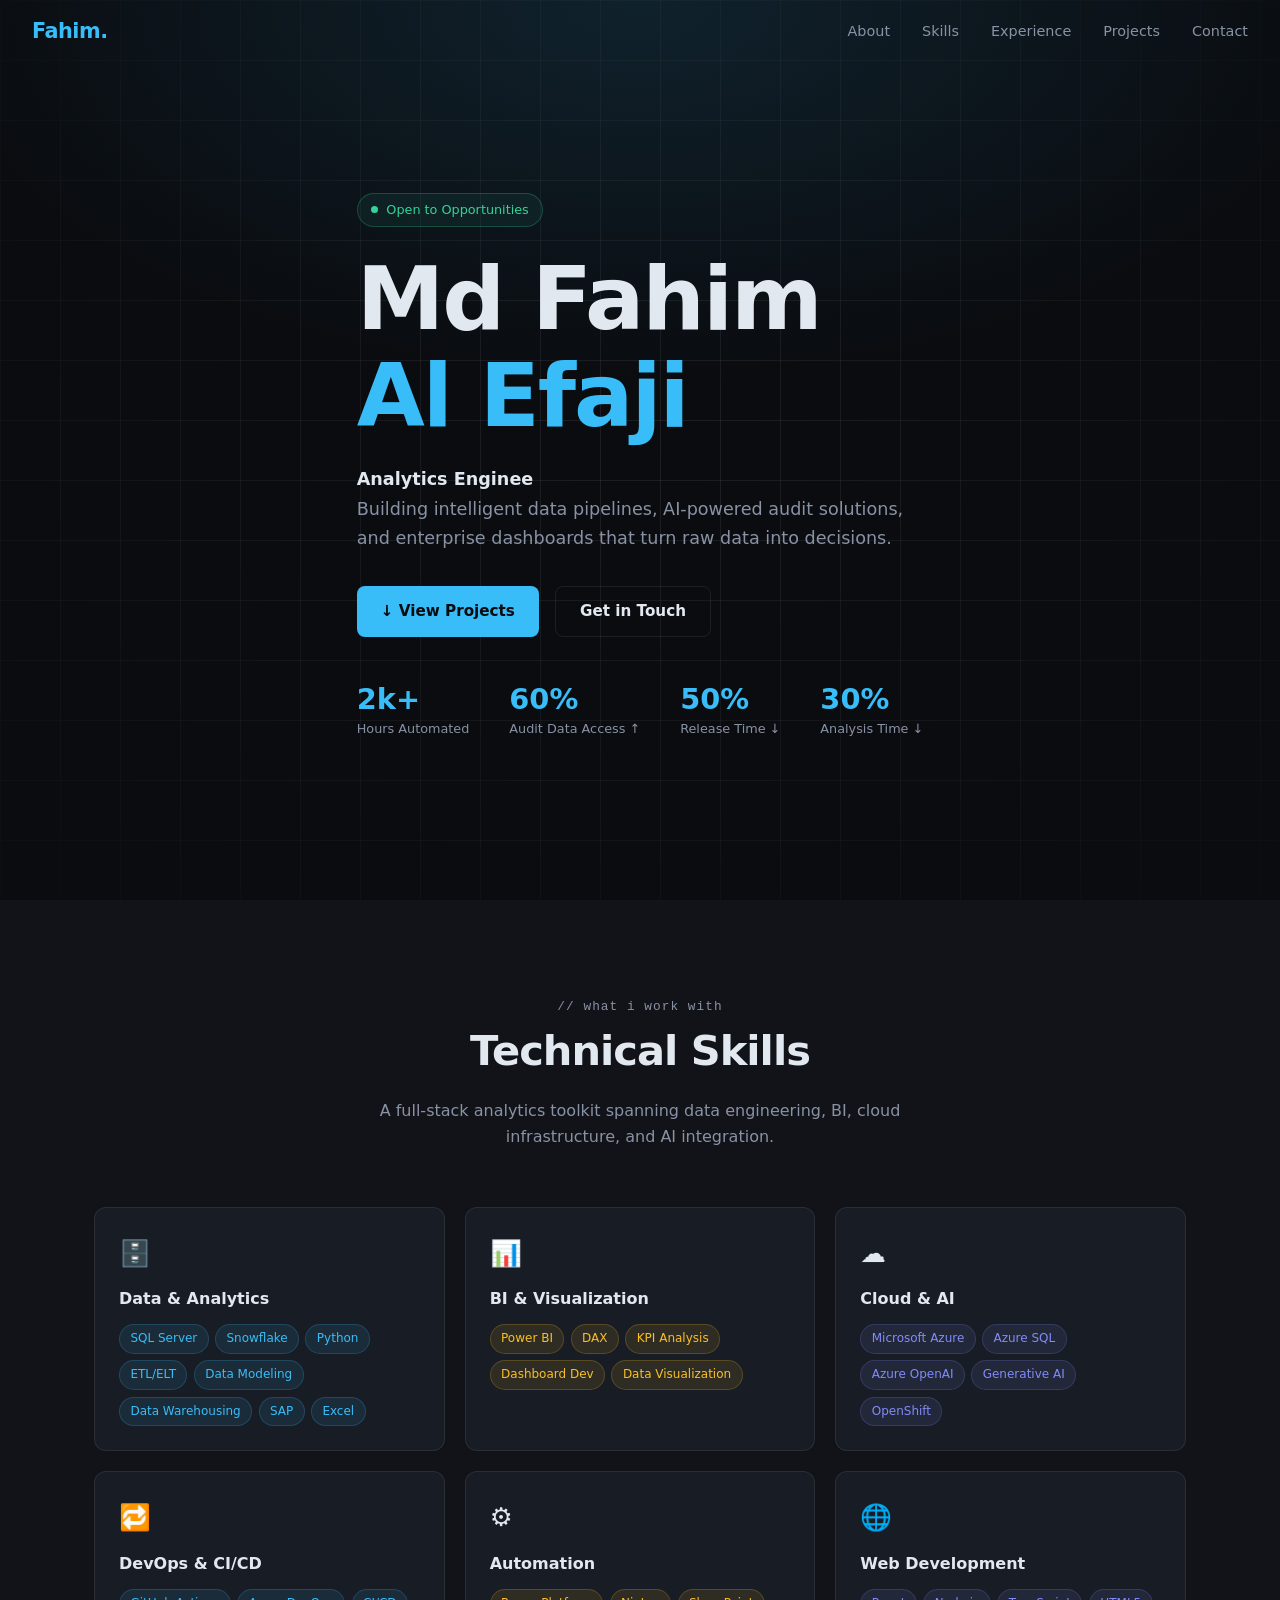
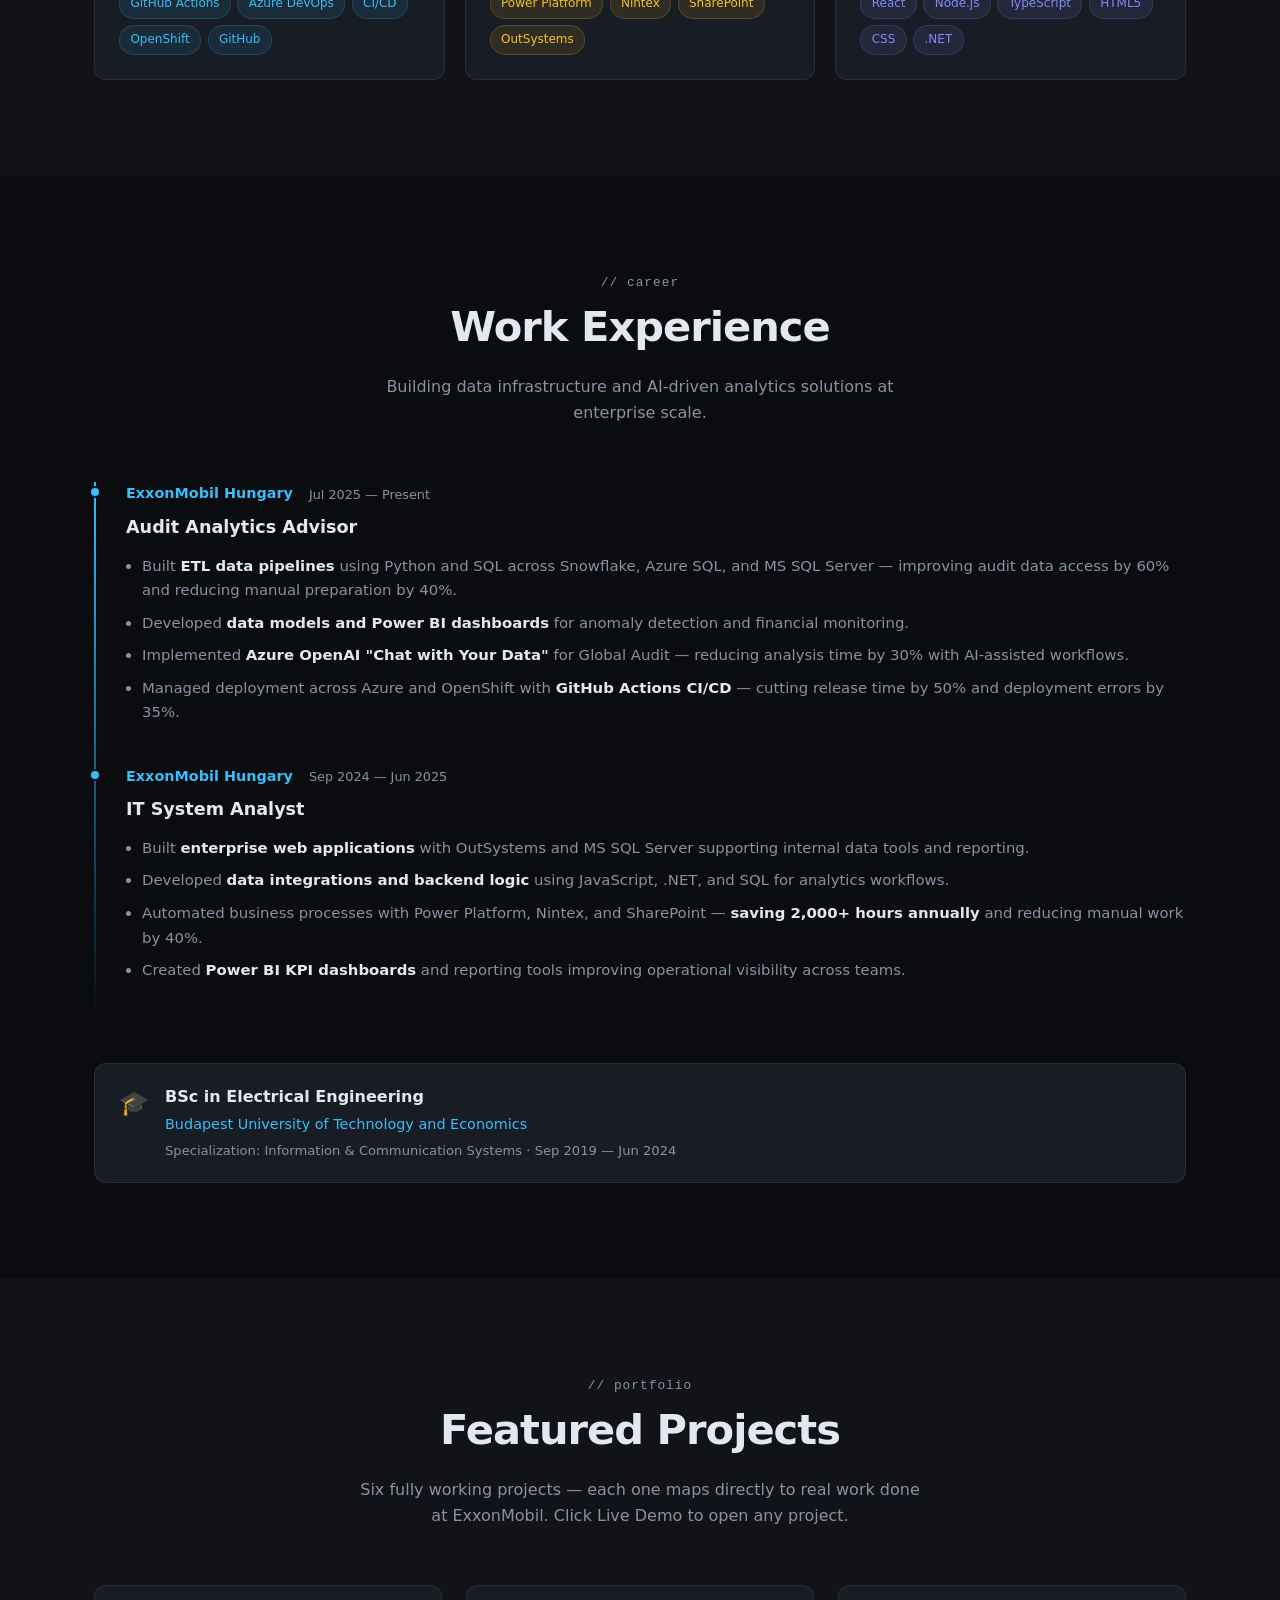
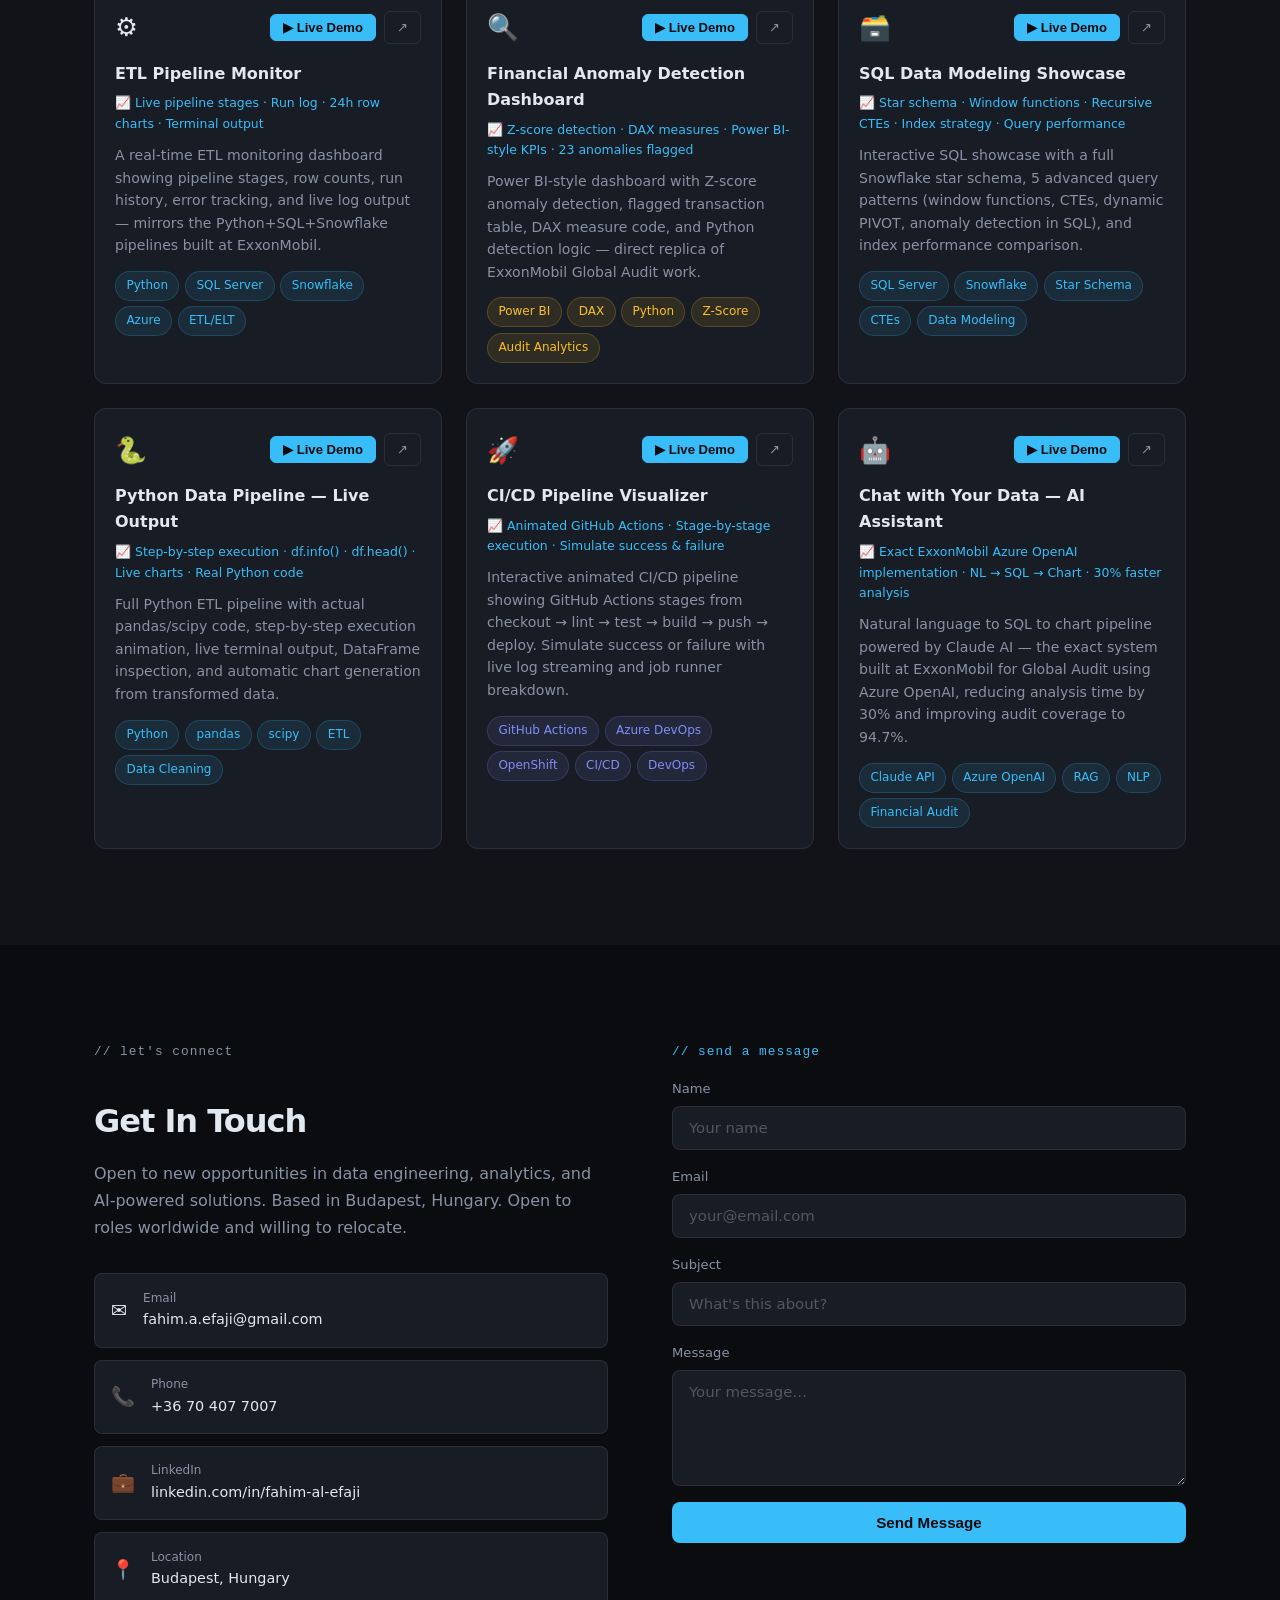
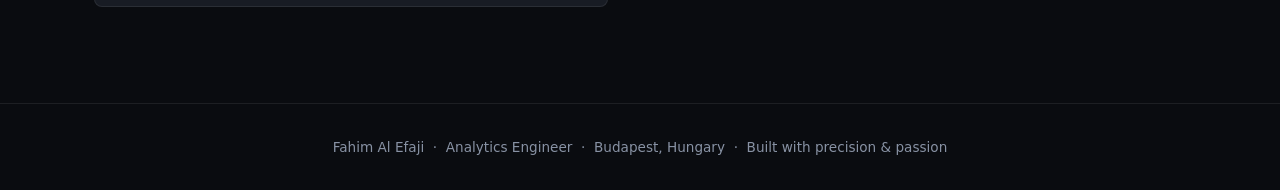
==== commit 64eeb7ea: "update css" ====
--- a/index.html
+++ b/index.html
@@ -26,7 +26,7 @@
 </nav>
 
 <!-- ╔══════════════════════════════════════════╗ -->
-<!-- ║                HERO                     ║ -->
+<!-- ║               HERO                      ║ -->
 <!-- ╚══════════════════════════════════════════╝ -->
 <section id="about">
   <div class="hero-bg"></div>
@@ -132,7 +132,6 @@
       <h2>Work Experience</h2>
       <p>Building data infrastructure and AI-driven analytics solutions at enterprise scale.</p>
     </div>
-
     <div class="timeline">
       <div class="timeline-item fade-up">
         <div class="timeline-dot"></div>
@@ -148,7 +147,6 @@
           <li>Managed deployment across Azure and OpenShift with <strong>GitHub Actions CI/CD</strong> — cutting release time by 50% and deployment errors by 35%.</li>
         </ul>
       </div>
-
       <div class="timeline-item fade-up">
         <div class="timeline-dot"></div>
         <div class="timeline-meta">
@@ -164,7 +162,6 @@
         </ul>
       </div>
     </div>
-
     <div class="edu-card fade-up">
       <div class="edu-icon">🎓</div>
       <div class="edu-body">
@@ -177,7 +174,7 @@
 </section>
 
 <!-- ╔══════════════════════════════════════════╗ -->
-<!-- ║              PROJECTS                   ║ -->
+<!-- ║               PROJECTS                  ║ -->
 <!-- ╚══════════════════════════════════════════╝ -->
 <section id="projects">
   <div class="container">
@@ -279,7 +276,7 @@
         </div>
         <div class="project-body">
           <h3>CI/CD Pipeline Visualizer</h3>
-          <div class="project-metric">📈 Animated GitHub Actions · Stage-by-stage execution · Simulate success & failure</div>
+          <div class="project-metric">📈 Animated GitHub Actions · Stage-by-stage execution · Simulate success &amp; failure</div>
           <p>Interactive animated CI/CD pipeline showing GitHub Actions stages from checkout → lint → test → build → push → deploy. Simulate success or failure with live log streaming and job runner breakdown.</p>
           <div class="project-tags">
             <span class="tag purple">GitHub Actions</span><span class="tag purple">Azure DevOps</span>
@@ -313,7 +310,7 @@
 </section>
 
 <!-- ╔══════════════════════════════════════════╗ -->
-<!-- ║               CONTACT                  ║ -->
+<!-- ║               CONTACT                   ║ -->
 <!-- ╚══════════════════════════════════════════╝ -->
 <section id="contact">
   <div class="container">
@@ -323,11 +320,12 @@
         <h2>Get In Touch</h2>
         <p>Open to new opportunities in data engineering, analytics, and AI-powered solutions. Based in Budapest, Hungary. Open to roles worldwide and willing to relocate.</p>
         <div class="contact-links">
-          <a class="contact-link" href="/cdn-cgi/l/email-protection#1b7d7a7372762b2b2c7a777e7d7a71725b7c767a727735787476">
+          <!-- FIX: replaced Cloudflare-obfuscated href with real mailto -->
+          <a class="contact-link" href="mailto:fahim.a.efaji@gmail.com">
             <span class="contact-link-icon">✉️</span>
             <div class="contact-link-body">
               <div class="contact-link-label">Email</div>
-              <div class="contact-link-value"><span class="__cf_email__" data-cfemail="bcdaddd4d5d18c8c8bddd0d9daddd6d5fcdbd1ddd5d092dfd3d1">[email&#160;protected]</span></div>
+              <div class="contact-link-value">fahim.a.efaji@gmail.com</div>
             </div>
           </a>
           <a class="contact-link" href="tel:+36704077007">
@@ -356,7 +354,6 @@
 
       <div class="fade-up">
         <p class="section-tag" style="margin-bottom:1rem">// send a message</p>
-        <!-- Messages saved to IndexedDB locally; replace AZURE_FUNCTION_URL in main.js for live email -->
         <form id="contact-form" class="contact-form" autocomplete="off">
           <div class="form-group">
             <label for="name">Name</label>
@@ -383,7 +380,7 @@
 </section>
 
 <!-- ╔══════════════════════════════════════════╗ -->
-<!-- ║               FOOTER                   ║ -->
+<!-- ║               FOOTER                    ║ -->
 <!-- ╚══════════════════════════════════════════╝ -->
 <footer>
   <div class="container">
@@ -392,6 +389,7 @@
 </footer>
 
 <!-- ── Project Demo Modal ── -->
+<!-- FIX: Complete modal with iframe (was truncated/missing) -->
 <div id="demo-modal">
   <div class="modal-box">
     <div class="modal-header">
@@ -400,4 +398,12 @@
         <a id="modal-newtab" href="#" target="_blank" rel="noopener" class="project-link" style="display:inline-block">↗ New Tab</a>
         <button class="modal-close" id="modal-close">✕ Close</button>
       </div>
-    </div>+    </div>
+    <!-- FIX: this iframe was missing — it's what actually displays the project -->
+    <iframe id="demo-iframe" src="" frameborder="0" allowfullscreen></iframe>
+  </div>
+</div>
+
+<script src="js/main.js"></script>
+</body>
+</html>
--- a/css/style.css
+++ b/css/style.css
@@ -1,373 +1,509 @@
 /* ============================================================
-   FAHIM AL EFAJI — Portfolio Stylesheet
-   Aesthetic: Dark editorial / data-lab feel
-   Font: Syne (display) + Space Mono (code) + DM Sans (body)
+   style.css — Fahim Al Efaji Portfolio
+   KEY FIX: .fade-up starts at opacity:0. Without .visible being
+   added by IntersectionObserver (main.js), nothing shows.
    ============================================================ */
 
-@import url('https://fonts.googleapis.com/css2?family=Syne:wght@400;600;700;800&family=DM+Sans:wght@300;400;500&family=Space+Mono:wght@400;700&display=swap');
-
-/* ── Reset & Variables ── */
+/* ── Reset & base ─────────────────────────────────────────── */
 *, *::before, *::after { box-sizing: border-box; margin: 0; padding: 0; }
 
 :root {
   --bg:        #0a0c10;
-  --surface:   #111318;
-  --surface2:  #181b22;
-  --border:    #1f232e;
-  --accent:    #3ef0c8;
-  --accent2:   #6c63ff;
-  --warn:      #f0a83e;
-  --text:      #e2e6f0;
-  --muted:     #6b7280;
-  --font-head: 'Syne', sans-serif;
-  --font-body: 'DM Sans', sans-serif;
-  --font-mono: 'Space Mono', monospace;
+  --bg2:       #111318;
+  --bg3:       #181c24;
+  --border:    rgba(255,255,255,.08);
+  --text:      #e2e8f0;
+  --muted:     #8892a4;
+  --accent:    #38bdf8;
+  --accent2:   #818cf8;
+  --warn:      #fbbf24;
+  --green:     #34d399;
+  --red:       #f87171;
   --radius:    12px;
-  --transition: 0.3s cubic-bezier(0.4,0,0.2,1);
+  --radius-sm: 8px;
+  --shadow:    0 4px 32px rgba(0,0,0,.45);
+  --transition: .3s ease;
 }
 
 html { scroll-behavior: smooth; }
 
 body {
+  font-family: 'Segoe UI', system-ui, -apple-system, sans-serif;
   background: var(--bg);
   color: var(--text);
-  font-family: var(--font-body);
-  font-size: 16px;
+  line-height: 1.65;
+  overflow-x: hidden;
+}
+
+a { color: inherit; text-decoration: none; }
+img { max-width: 100%; display: block; }
+ul { list-style: none; }
+
+.container {
+  max-width: 1140px;
+  margin: 0 auto;
+  padding: 0 1.5rem;
+}
+
+/* ── FADE-UP ANIMATION ────────────────────────────────────────
+   FIX: This is the critical block. .fade-up elements are hidden
+   until IntersectionObserver adds .visible.                    */
+.fade-up {
+  opacity: 0;
+  transform: translateY(28px);
+  transition: opacity .6s ease, transform .6s ease;
+}
+.fade-up.visible {
+  opacity: 1;
+  transform: translateY(0);
+}
+
+/* Stagger children in grids */
+.skills-grid .fade-up:nth-child(2)  { transition-delay: .08s; }
+.skills-grid .fade-up:nth-child(3)  { transition-delay: .16s; }
+.skills-grid .fade-up:nth-child(4)  { transition-delay: .24s; }
+.skills-grid .fade-up:nth-child(5)  { transition-delay: .32s; }
+.skills-grid .fade-up:nth-child(6)  { transition-delay: .40s; }
+.projects-grid .fade-up:nth-child(2) { transition-delay: .08s; }
+.projects-grid .fade-up:nth-child(3) { transition-delay: .16s; }
+.projects-grid .fade-up:nth-child(4) { transition-delay: .24s; }
+.projects-grid .fade-up:nth-child(5) { transition-delay: .32s; }
+.projects-grid .fade-up:nth-child(6) { transition-delay: .40s; }
+
+/* ── NAVBAR ─────────────────────────────────────────────────── */
+#navbar {
+  position: fixed;
+  top: 0; left: 0; right: 0;
+  z-index: 100;
+  display: flex;
+  align-items: center;
+  justify-content: space-between;
+  padding: .9rem 2rem;
+  background: transparent;
+  transition: background var(--transition), backdrop-filter var(--transition), box-shadow var(--transition);
+}
+#navbar.scrolled {
+  background: rgba(10,12,16,.9);
+  backdrop-filter: blur(12px);
+  box-shadow: 0 1px 0 var(--border);
+}
+.nav-logo {
+  font-size: 1.3rem;
+  font-weight: 700;
+  color: var(--accent);
+  letter-spacing: -.5px;
+}
+.nav-links {
+  display: flex;
+  gap: 2rem;
+}
+.nav-links a {
+  font-size: .9rem;
+  color: var(--muted);
+  transition: color var(--transition);
+}
+.nav-links a:hover { color: var(--text); }
+
+/* ── HERO ───────────────────────────────────────────────────── */
+#about {
+  position: relative;
+  min-height: 100vh;
+  display: flex;
+  align-items: center;
+  padding: 6rem 0 4rem;
+  overflow: hidden;
+}
+.hero-bg {
+  position: absolute;
+  inset: 0;
+  background: radial-gradient(ellipse 80% 60% at 50% 0%, rgba(56,189,248,.12) 0%, transparent 70%);
+  pointer-events: none;
+}
+.hero-grid {
+  position: absolute;
+  inset: 0;
+  background-image:
+    linear-gradient(var(--border) 1px, transparent 1px),
+    linear-gradient(90deg, var(--border) 1px, transparent 1px);
+  background-size: 60px 60px;
+  mask-image: radial-gradient(ellipse 80% 80% at 50% 50%, black, transparent);
+  pointer-events: none;
+}
+.hero-content { position: relative; z-index: 1; }
+
+.hero-badge {
+  display: inline-flex;
+  align-items: center;
+  gap: .5rem;
+  font-size: .8rem;
+  color: var(--green);
+  border: 1px solid rgba(52,211,153,.25);
+  background: rgba(52,211,153,.07);
+  padding: .35rem .85rem;
+  border-radius: 99px;
+  margin-bottom: 1.5rem;
+}
+.badge-dot {
+  width: 7px; height: 7px;
+  border-radius: 50%;
+  background: var(--green);
+  animation: pulse 2s infinite;
+}
+@keyframes pulse {
+  0%,100% { opacity:1; transform:scale(1); }
+  50%      { opacity:.4; transform:scale(1.4); }
+}
+
+.hero-title {
+  font-size: clamp(2.8rem, 7vw, 5.5rem);
+  font-weight: 800;
+  line-height: 1.1;
+  letter-spacing: -2px;
+  margin-bottom: 1.25rem;
+}
+.hero-title .line { display: block; }
+.hero-title .highlight { color: var(--accent); }
+
+.hero-sub {
+  font-size: 1.1rem;
+  color: var(--muted);
+  max-width: 560px;
+  margin-bottom: 2rem;
   line-height: 1.7;
-  overflow-x: hidden;
-}
-
-/* ── Scrollbar ── */
-::-webkit-scrollbar { width: 5px; }
-::-webkit-scrollbar-track { background: var(--bg); }
-::-webkit-scrollbar-thumb { background: var(--border); border-radius: 4px; }
-
-/* ── Typography ── */
-h1, h2, h3, h4 { font-family: var(--font-head); line-height: 1.15; }
-h1 { font-size: clamp(2.8rem, 6vw, 5.5rem); font-weight: 800; }
-h2 { font-size: clamp(1.8rem, 3.5vw, 2.8rem); font-weight: 700; }
-h3 { font-size: 1.25rem; font-weight: 600; }
-code, .mono { font-family: var(--font-mono); font-size: 0.85em; }
-a { color: var(--accent); text-decoration: none; }
-a:hover { text-decoration: underline; }
-
-/* ── Layout ── */
-.container { max-width: 1100px; margin: 0 auto; padding: 0 1.5rem; }
+}
+#typed-role {
+  color: var(--text);
+  font-weight: 600;
+}
+
+.hero-ctas { display: flex; gap: 1rem; flex-wrap: wrap; margin-bottom: 3rem; }
+
+.btn {
+  display: inline-flex;
+  align-items: center;
+  gap: .4rem;
+  padding: .75rem 1.5rem;
+  border-radius: var(--radius-sm);
+  font-size: .95rem;
+  font-weight: 600;
+  cursor: pointer;
+  transition: all var(--transition);
+  border: none;
+}
+.btn-primary {
+  background: var(--accent);
+  color: #0a0c10;
+}
+.btn-primary:hover { background: #7dd3fc; transform: translateY(-2px); }
+.btn-outline {
+  background: transparent;
+  color: var(--text);
+  border: 1px solid var(--border);
+}
+.btn-outline:hover { border-color: var(--accent); color: var(--accent); }
+
+.hero-stats {
+  display: flex;
+  gap: 2.5rem;
+  flex-wrap: wrap;
+}
+.stat-num {
+  font-size: 1.8rem;
+  font-weight: 800;
+  color: var(--accent);
+  line-height: 1;
+}
+.stat-label { font-size: .8rem; color: var(--muted); margin-top: .25rem; }
+
+/* ── SECTIONS ─────────────────────────────────────────────── */
 section { padding: 6rem 0; }
-
-/* ── Navbar ── */
-#navbar {
-  position: fixed; top: 0; left: 0; right: 0; z-index: 1000;
-  padding: 1.2rem 2rem;
-  display: flex; align-items: center; justify-content: space-between;
-  background: rgba(10,12,16,0.85);
-  backdrop-filter: blur(16px);
-  border-bottom: 1px solid transparent;
-  transition: border-color var(--transition);
-}
-#navbar.scrolled { border-color: var(--border); }
-.nav-logo {
-  font-family: var(--font-head);
-  font-weight: 800; font-size: 1.4rem;
-  color: var(--accent); letter-spacing: -0.5px;
-}
-.nav-links { display: flex; gap: 2rem; list-style: none; }
-.nav-links a {
-  color: var(--muted); font-size: 0.9rem; font-weight: 500;
-  transition: color var(--transition); letter-spacing: 0.02em;
-}
-.nav-links a:hover { color: var(--text); text-decoration: none; }
-.nav-links a.active { color: var(--accent); }
-
-/* ── Hero ── */
-#hero {
-  min-height: 100vh;
-  display: flex; align-items: center;
-  padding-top: 80px;
-  position: relative; overflow: hidden;
-}
-.hero-bg {
-  position: absolute; inset: 0; z-index: 0;
-  background:
-    radial-gradient(ellipse 60% 50% at 70% 40%, rgba(62,240,200,0.06) 0%, transparent 70%),
-    radial-gradient(ellipse 40% 60% at 20% 80%, rgba(108,99,255,0.07) 0%, transparent 60%);
-}
-.hero-grid {
-  position: absolute; inset: 0; z-index: 0; opacity: 0.04;
-  background-image: linear-gradient(var(--border) 1px, transparent 1px),
-                    linear-gradient(90deg, var(--border) 1px, transparent 1px);
-  background-size: 60px 60px;
-}
-.hero-content { position: relative; z-index: 1; }
-.hero-badge {
-  display: inline-flex; align-items: center; gap: 0.5rem;
-  background: rgba(62,240,200,0.08); border: 1px solid rgba(62,240,200,0.2);
-  border-radius: 999px; padding: 0.35rem 1rem;
-  font-size: 0.8rem; color: var(--accent); margin-bottom: 1.5rem;
-  font-family: var(--font-mono);
-}
-.badge-dot {
-  width: 6px; height: 6px; border-radius: 50%;
-  background: var(--accent);
-  animation: pulse-dot 2s infinite;
-}
-@keyframes pulse-dot {
-  0%, 100% { opacity: 1; transform: scale(1); }
-  50% { opacity: 0.4; transform: scale(0.8); }
-}
-.hero-title { margin-bottom: 1.2rem; }
-.hero-title .line { display: block; }
-.hero-title .highlight {
+section:nth-child(odd) { background: var(--bg2); }
+
+.section-header { text-align: center; margin-bottom: 3.5rem; }
+.section-tag {
+  font-size: .8rem;
   color: var(--accent);
-  text-shadow: 0 0 40px rgba(62,240,200,0.3);
-}
-.hero-sub {
-  font-size: 1.1rem; color: var(--muted); max-width: 560px;
-  margin-bottom: 2.5rem; font-weight: 300;
-}
-.hero-ctas { display: flex; gap: 1rem; flex-wrap: wrap; }
-.btn {
-  display: inline-flex; align-items: center; gap: 0.5rem;
-  padding: 0.75rem 1.75rem; border-radius: var(--radius);
-  font-weight: 500; font-size: 0.95rem; cursor: pointer;
-  transition: all var(--transition); border: none; text-decoration: none;
-}
-.btn-primary {
-  background: var(--accent); color: #0a0c10;
-  box-shadow: 0 0 24px rgba(62,240,200,0.25);
-}
-.btn-primary:hover {
-  background: #5ff5d4; box-shadow: 0 0 40px rgba(62,240,200,0.4);
-  transform: translateY(-2px); text-decoration: none; color: #0a0c10;
-}
-.btn-outline {
-  background: transparent; color: var(--text);
-  border: 1px solid var(--border);
-}
-.btn-outline:hover {
-  border-color: var(--accent); color: var(--accent);
-  text-decoration: none; transform: translateY(-2px);
-}
-
-/* Stats row */
-.hero-stats {
-  display: flex; gap: 3rem; margin-top: 4rem;
-  flex-wrap: wrap;
-}
-.stat { border-left: 2px solid var(--accent); padding-left: 1rem; }
-.stat-num {
-  font-family: var(--font-head); font-size: 2rem; font-weight: 800;
-  color: var(--accent); line-height: 1;
-}
-.stat-label { font-size: 0.8rem; color: var(--muted); margin-top: 0.2rem; }
-
-/* ── Section Headers ── */
-.section-header { margin-bottom: 3.5rem; }
-.section-tag {
-  font-family: var(--font-mono); font-size: 0.75rem;
-  color: var(--accent); letter-spacing: 0.15em;
-  text-transform: uppercase; margin-bottom: 0.5rem;
-}
-.section-header h2 { margin-bottom: 0.75rem; }
-.section-header p { color: var(--muted); max-width: 560px; }
-
-/* ── Skills ── */
-#skills { background: var(--surface); }
+  font-family: 'Courier New', monospace;
+  letter-spacing: .08em;
+  margin-bottom: .5rem;
+}
+.section-header h2 {
+  font-size: clamp(1.8rem, 4vw, 2.6rem);
+  font-weight: 800;
+  letter-spacing: -1px;
+  margin-bottom: .75rem;
+}
+.section-header p { color: var(--muted); max-width: 560px; margin: 0 auto; }
+
+/* ── SKILLS ──────────────────────────────────────────────── */
 .skills-grid {
   display: grid;
-  grid-template-columns: repeat(auto-fit, minmax(280px, 1fr));
-  gap: 1.5rem;
+  grid-template-columns: repeat(auto-fill, minmax(300px, 1fr));
+  gap: 1.25rem;
 }
 .skill-card {
-  background: var(--surface2); border: 1px solid var(--border);
-  border-radius: var(--radius); padding: 1.75rem;
-  transition: all var(--transition);
-  position: relative; overflow: hidden;
-}
-.skill-card::before {
-  content: ''; position: absolute; top: 0; left: 0; right: 0; height: 2px;
-  background: linear-gradient(90deg, var(--accent), var(--accent2));
-  transform: scaleX(0); transform-origin: left;
-  transition: transform var(--transition);
-}
-.skill-card:hover { border-color: rgba(62,240,200,0.3); transform: translateY(-3px); }
-.skill-card:hover::before { transform: scaleX(1); }
-.skill-icon { font-size: 1.8rem; margin-bottom: 1rem; }
-.skill-card h3 { color: var(--text); margin-bottom: 1rem; font-size: 1rem; font-weight: 600; }
-.skill-tags { display: flex; flex-wrap: wrap; gap: 0.5rem; }
+  background: var(--bg3);
+  border: 1px solid var(--border);
+  border-radius: var(--radius);
+  padding: 1.5rem;
+  transition: border-color var(--transition), transform var(--transition);
+}
+.skill-card:hover { border-color: rgba(56,189,248,.3); transform: translateY(-3px); }
+.skill-icon { font-size: 1.6rem; margin-bottom: .75rem; }
+.skill-card h3 { font-size: 1rem; font-weight: 700; margin-bottom: .75rem; }
+.skill-tags { display: flex; flex-wrap: wrap; gap: .4rem; }
 .tag {
-  font-size: 0.75rem; padding: 0.25rem 0.65rem;
-  border-radius: 999px; font-family: var(--font-mono);
-  background: rgba(62,240,200,0.07); color: var(--accent);
-  border: 1px solid rgba(62,240,200,0.15);
-}
-.tag.purple { background: rgba(108,99,255,0.08); color: #a89eff; border-color: rgba(108,99,255,0.2); }
-.tag.warn { background: rgba(240,168,62,0.08); color: var(--warn); border-color: rgba(240,168,62,0.2); }
-
-/* ── Experience ── */
-.timeline { position: relative; padding-left: 2rem; }
+  font-size: .75rem;
+  padding: .25rem .65rem;
+  border-radius: 99px;
+  background: rgba(56,189,248,.1);
+  color: var(--accent);
+  border: 1px solid rgba(56,189,248,.2);
+}
+.tag.warn {
+  background: rgba(251,191,36,.1);
+  color: var(--warn);
+  border-color: rgba(251,191,36,.2);
+}
+.tag.purple {
+  background: rgba(129,140,248,.1);
+  color: var(--accent2);
+  border-color: rgba(129,140,248,.2);
+}
+
+/* ── EXPERIENCE / TIMELINE ───────────────────────────────── */
+.timeline { position: relative; margin-bottom: 2.5rem; }
 .timeline::before {
-  content: ''; position: absolute; left: 0; top: 0; bottom: 0;
-  width: 1px; background: var(--border);
-}
-.timeline-item { position: relative; margin-bottom: 3rem; }
+  content: '';
+  position: absolute;
+  left: 0; top: 0; bottom: 0;
+  width: 2px;
+  background: linear-gradient(to bottom, var(--accent), transparent);
+}
+.timeline-item {
+  position: relative;
+  padding: 0 0 2.5rem 2rem;
+}
 .timeline-dot {
-  position: absolute; left: -2.35rem; top: 0.4rem;
-  width: 12px; height: 12px; border-radius: 50%;
-  background: var(--accent); border: 2px solid var(--bg);
-  box-shadow: 0 0 12px rgba(62,240,200,0.5);
+  position: absolute;
+  left: -5px; top: 4px;
+  width: 12px; height: 12px;
+  border-radius: 50%;
+  background: var(--accent);
+  border: 2px solid var(--bg2);
 }
 .timeline-meta {
-  display: flex; flex-wrap: wrap; gap: 0.5rem 1.5rem;
-  align-items: center; margin-bottom: 0.75rem;
-}
-.timeline-company { font-family: var(--font-mono); font-size: 0.8rem; color: var(--accent); }
-.timeline-date { font-size: 0.8rem; color: var(--muted); }
-.timeline-item h3 { font-size: 1.15rem; margin-bottom: 0.5rem; }
-.timeline-list { list-style: none; padding: 0; }
-.timeline-list li {
-  padding: 0.3rem 0 0.3rem 1.2rem;
-  position: relative; color: var(--muted); font-size: 0.93rem;
-}
-.timeline-list li::before {
-  content: '→'; position: absolute; left: 0; color: var(--accent); font-size: 0.8rem;
-}
+  display: flex;
+  align-items: center;
+  gap: 1rem;
+  flex-wrap: wrap;
+  margin-bottom: .4rem;
+}
+.timeline-company { font-weight: 700; color: var(--accent); font-size: .9rem; }
+.timeline-date    { font-size: .8rem; color: var(--muted); }
+.timeline-item h3 { font-size: 1.1rem; font-weight: 700; margin-bottom: .75rem; }
+.timeline-list    { padding-left: 1rem; display: flex; flex-direction: column; gap: .5rem; }
+.timeline-list li { color: var(--muted); font-size: .93rem; list-style: disc; }
 .timeline-list li strong { color: var(--text); }
 
-/* ── Projects ── */
-#projects { background: var(--surface); }
+.edu-card {
+  display: flex;
+  align-items: flex-start;
+  gap: 1rem;
+  background: var(--bg3);
+  border: 1px solid var(--border);
+  border-radius: var(--radius);
+  padding: 1.25rem 1.5rem;
+}
+.edu-icon  { font-size: 1.5rem; flex-shrink: 0; }
+.deg       { font-weight: 700; margin-bottom: .2rem; }
+.uni       { color: var(--accent); font-size: .9rem; margin-bottom: .2rem; }
+.period    { color: var(--muted); font-size: .82rem; }
+
+/* ── PROJECTS ────────────────────────────────────────────── */
 .projects-grid {
   display: grid;
-  grid-template-columns: repeat(auto-fit, minmax(320px, 1fr));
+  grid-template-columns: repeat(auto-fill, minmax(340px, 1fr));
   gap: 1.5rem;
 }
 .project-card {
-  background: var(--surface2); border: 1px solid var(--border);
-  border-radius: var(--radius); overflow: hidden;
-  transition: all var(--transition); display: flex; flex-direction: column;
-}
-.project-card:hover { border-color: rgba(62,240,200,0.3); transform: translateY(-4px); box-shadow: 0 20px 60px rgba(0,0,0,0.4); }
+  background: var(--bg3);
+  border: 1px solid var(--border);
+  border-radius: var(--radius);
+  overflow: hidden;
+  display: flex;
+  flex-direction: column;
+  transition: border-color var(--transition), transform var(--transition);
+}
+.project-card:hover { border-color: rgba(56,189,248,.35); transform: translateY(-4px); }
 .project-header {
-  padding: 1.5rem 1.5rem 1rem;
-  display: flex; align-items: flex-start; justify-content: space-between;
-}
-.project-icon { font-size: 2rem; }
-.project-links { display: flex; gap: 0.5rem; }
+  display: flex;
+  align-items: center;
+  justify-content: space-between;
+  padding: 1.25rem 1.25rem .75rem;
+}
+.project-icon { font-size: 1.6rem; }
+.project-links { display: flex; gap: .5rem; align-items: center; }
 .project-link {
-  padding: 0.35rem 0.8rem; border-radius: 8px;
-  font-size: 0.78rem; font-family: var(--font-mono);
-  border: 1px solid var(--border); color: var(--muted);
-  transition: all var(--transition); cursor: pointer; background: transparent;
-}
-.project-link:hover, .project-link.primary {
-  border-color: var(--accent); color: var(--accent);
-  background: rgba(62,240,200,0.06);
-}
-.project-body { padding: 0 1.5rem 1.5rem; flex: 1; }
-.project-body h3 { font-size: 1.1rem; margin-bottom: 0.5rem; }
-.project-body p { font-size: 0.9rem; color: var(--muted); margin-bottom: 1rem; }
-.project-metric {
-  font-size: 0.78rem; color: var(--accent);
-  background: rgba(62,240,200,0.07); border: 1px solid rgba(62,240,200,0.15);
-  border-radius: 6px; padding: 0.4rem 0.75rem;
-  margin-bottom: 1rem; font-family: var(--font-mono);
-}
-.project-tags { display: flex; flex-wrap: wrap; gap: 0.4rem; }
-
-/* Project Demo Modal */
+  font-size: .82rem;
+  padding: .3rem .75rem;
+  border-radius: 6px;
+  border: 1px solid var(--border);
+  background: transparent;
+  color: var(--muted);
+  cursor: pointer;
+  transition: all var(--transition);
+  white-space: nowrap;
+}
+.project-link:hover { border-color: var(--accent); color: var(--accent); }
+.project-link.primary {
+  background: var(--accent);
+  border-color: var(--accent);
+  color: #0a0c10;
+  font-weight: 600;
+}
+.project-link.primary:hover { background: #7dd3fc; }
+
+.project-body { padding: 0 1.25rem 1.25rem; flex: 1; }
+.project-body h3 { font-size: 1rem; font-weight: 700; margin-bottom: .4rem; }
+.project-metric { font-size: .78rem; color: var(--accent); margin-bottom: .6rem; }
+.project-body p  { font-size: .88rem; color: var(--muted); margin-bottom: .9rem; line-height: 1.6; }
+.project-tags    { display: flex; flex-wrap: wrap; gap: .35rem; }
+
+/* ── CONTACT ─────────────────────────────────────────────── */
+.contact-grid {
+  display: grid;
+  grid-template-columns: 1fr 1fr;
+  gap: 4rem;
+  align-items: start;
+}
+.contact-info h2 { font-size: 2rem; font-weight: 800; letter-spacing: -1px; margin: .5rem 0 .75rem; }
+.contact-info > p { color: var(--muted); margin-bottom: 2rem; line-height: 1.7; }
+.contact-links { display: flex; flex-direction: column; gap: .75rem; }
+.contact-link {
+  display: flex;
+  align-items: center;
+  gap: 1rem;
+  padding: .9rem 1rem;
+  background: var(--bg3);
+  border: 1px solid var(--border);
+  border-radius: var(--radius-sm);
+  transition: border-color var(--transition);
+}
+.contact-link:hover  { border-color: var(--accent); }
+.contact-link-icon   { font-size: 1.2rem; flex-shrink: 0; }
+.contact-link-label  { font-size: .75rem; color: var(--muted); }
+.contact-link-value  { font-size: .9rem; font-weight: 500; }
+
+/* ── CONTACT FORM ─────────────────────────────────────────── */
+.contact-form { display: flex; flex-direction: column; gap: 1rem; }
+.form-group { display: flex; flex-direction: column; gap: .4rem; }
+.form-group label { font-size: .82rem; color: var(--muted); }
+.form-group input,
+.form-group textarea {
+  background: var(--bg3);
+  border: 1px solid var(--border);
+  border-radius: var(--radius-sm);
+  padding: .75rem 1rem;
+  color: var(--text);
+  font-size: .93rem;
+  font-family: inherit;
+  transition: border-color var(--transition);
+  resize: vertical;
+}
+.form-group input:focus,
+.form-group textarea:focus {
+  outline: none;
+  border-color: var(--accent);
+}
+.form-group input::placeholder,
+.form-group textarea::placeholder { color: rgba(136,146,164,.5); }
+
+.form-status {
+  display: none;
+  padding: .75rem 1rem;
+  border-radius: var(--radius-sm);
+  font-size: .88rem;
+  margin-top: .25rem;
+}
+.form-status--ok  { background: rgba(52,211,153,.1); color: var(--green); border: 1px solid rgba(52,211,153,.25); }
+.form-status--err { background: rgba(248,113,113,.1); color: var(--red);   border: 1px solid rgba(248,113,113,.25); }
+
+/* ── FOOTER ──────────────────────────────────────────────── */
+footer {
+  padding: 2rem 0;
+  border-top: 1px solid var(--border);
+  text-align: center;
+  font-size: .85rem;
+  color: var(--muted);
+}
+
+/* ── MODAL ───────────────────────────────────────────────────
+   FIX: Modal was never completing its HTML (iframe missing).
+   This ensures correct display + iframe fills the box.        */
 #demo-modal {
-  display: none; position: fixed; inset: 0; z-index: 2000;
-  background: rgba(0,0,0,0.85); backdrop-filter: blur(6px);
-  align-items: center; justify-content: center;
-}
-#demo-modal.open { display: flex; }
+  display: none;
+  position: fixed;
+  inset: 0;
+  z-index: 1000;
+  background: rgba(0,0,0,.75);
+  backdrop-filter: blur(6px);
+  align-items: center;
+  justify-content: center;
+  padding: 1rem;
+}
 .modal-box {
-  background: var(--surface); border: 1px solid var(--border);
-  border-radius: var(--radius); width: 90vw; max-width: 1000px;
-  height: 82vh; display: flex; flex-direction: column; overflow: hidden;
+  background: var(--bg2);
+  border: 1px solid var(--border);
+  border-radius: var(--radius);
+  width: 100%;
+  max-width: 1100px;
+  height: 85vh;
+  display: flex;
+  flex-direction: column;
+  overflow: hidden;
+  box-shadow: var(--shadow);
 }
 .modal-header {
-  display: flex; align-items: center; justify-content: space-between;
-  padding: 1rem 1.5rem; border-bottom: 1px solid var(--border);
-}
-.modal-title { font-family: var(--font-head); font-size: 1rem; }
+  display: flex;
+  align-items: center;
+  justify-content: space-between;
+  padding: .75rem 1.25rem;
+  border-bottom: 1px solid var(--border);
+  flex-shrink: 0;
+}
+.modal-title { font-weight: 600; font-size: .95rem; }
 .modal-close {
-  background: transparent; border: 1px solid var(--border);
-  color: var(--text); padding: 0.3rem 0.8rem; border-radius: 8px;
-  cursor: pointer; font-size: 1rem; transition: all var(--transition);
-}
-.modal-close:hover { border-color: var(--accent); color: var(--accent); }
-#demo-frame { flex: 1; border: none; background: #fff; }
-
-/* ── Contact ── */
-.contact-grid {
-  display: grid; grid-template-columns: 1fr 1fr; gap: 4rem; align-items: start;
-}
-.contact-info h2 { margin-bottom: 1rem; }
-.contact-info p { color: var(--muted); margin-bottom: 2rem; }
-.contact-links { display: flex; flex-direction: column; gap: 1rem; }
-.contact-link {
-  display: flex; align-items: center; gap: 1rem;
-  background: var(--surface2); border: 1px solid var(--border);
-  border-radius: var(--radius); padding: 1rem 1.25rem;
-  transition: all var(--transition); color: var(--text);
-  text-decoration: none;
-}
-.contact-link:hover { border-color: var(--accent); transform: translateX(4px); text-decoration: none; }
-.contact-link-icon { font-size: 1.3rem; }
-.contact-link-body { flex: 1; }
-.contact-link-label { font-size: 0.75rem; color: var(--muted); }
-.contact-link-value { font-size: 0.9rem; font-family: var(--font-mono); }
-
-/* Contact Form */
-.contact-form { display: flex; flex-direction: column; gap: 1rem; }
-.form-group { display: flex; flex-direction: column; gap: 0.4rem; }
-.form-group label { font-size: 0.8rem; color: var(--muted); font-family: var(--font-mono); }
-.form-group input, .form-group textarea {
-  background: var(--surface2); border: 1px solid var(--border);
-  border-radius: 8px; padding: 0.75rem 1rem;
-  color: var(--text); font-family: var(--font-body); font-size: 0.95rem;
-  transition: border-color var(--transition); outline: none; resize: vertical;
-}
-.form-group input:focus, .form-group textarea:focus { border-color: var(--accent); }
-.form-status {
-  font-size: 0.85rem; padding: 0.5rem; text-align: center;
-  border-radius: 6px; display: none;
-}
-.form-status.success { display: block; color: var(--accent); background: rgba(62,240,200,0.08); }
-.form-status.error { display: block; color: #f87171; background: rgba(248,113,113,0.08); }
-
-/* ── Footer ── */
-footer {
-  border-top: 1px solid var(--border);
-  padding: 2rem 0; text-align: center;
-  color: var(--muted); font-size: 0.85rem;
-  font-family: var(--font-mono);
-}
-
-/* ── Education card ── */
-.edu-card {
-  background: var(--surface2); border: 1px solid var(--border);
-  border-radius: var(--radius); padding: 1.75rem;
-  display: flex; gap: 1.5rem; align-items: flex-start;
-  margin-top: 3rem;
-}
-.edu-icon { font-size: 2.5rem; }
-.edu-body .deg { font-weight: 700; font-size: 1.05rem; }
-.edu-body .uni { color: var(--accent); font-family: var(--font-mono); font-size: 0.85rem; margin: 0.2rem 0; }
-.edu-body .period { color: var(--muted); font-size: 0.82rem; }
-
-/* ── Animations ── */
-.fade-up {
-  opacity: 0; transform: translateY(24px);
-  transition: opacity 0.6s ease, transform 0.6s ease;
-}
-.fade-up.visible { opacity: 1; transform: translateY(0); }
-
-/* ── Responsive ── */
+  background: transparent;
+  border: 1px solid var(--border);
+  color: var(--muted);
+  padding: .3rem .8rem;
+  border-radius: 6px;
+  cursor: pointer;
+  font-size: .82rem;
+  transition: all var(--transition);
+}
+.modal-close:hover { border-color: var(--red); color: var(--red); }
+
+/* FIX: iframe must fill the modal box */
+#demo-iframe {
+  flex: 1;
+  width: 100%;
+  border: none;
+  background: #fff;
+}
+
+/* ── RESPONSIVE ──────────────────────────────────────────── */
 @media (max-width: 768px) {
+  .nav-links { display: none; }
   .contact-grid { grid-template-columns: 1fr; gap: 2.5rem; }
   .hero-stats { gap: 1.5rem; }
-  .nav-links { display: none; }
-  section { padding: 4rem 0; }
-}
+  .projects-grid { grid-template-columns: 1fr; }
+  .skills-grid { grid-template-columns: 1fr; }
+  .modal-box { height: 92vh; }
+}
+@media (max-width: 480px) {
+  .hero-title { letter-spacing: -1px; }
+  .hero-ctas  { flex-direction: column; }
+  .btn        { justify-content: center; }
+}
